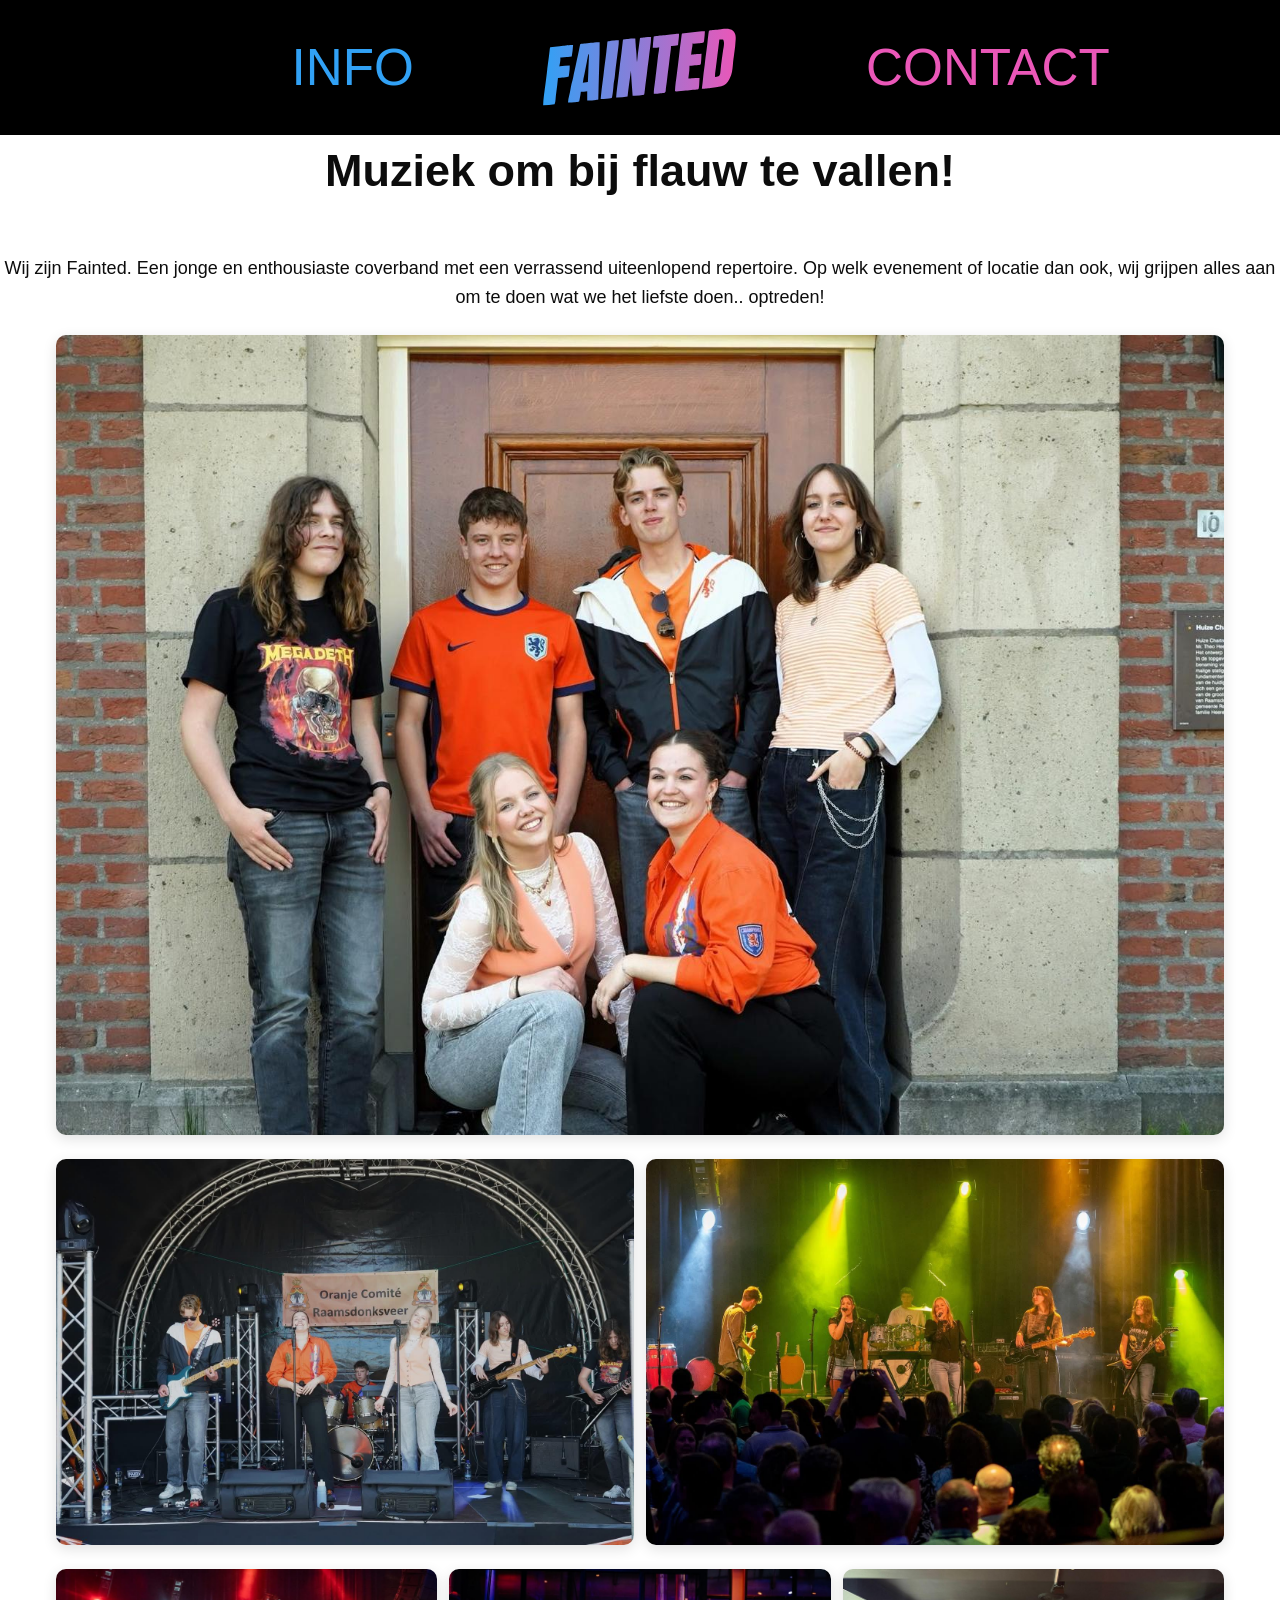
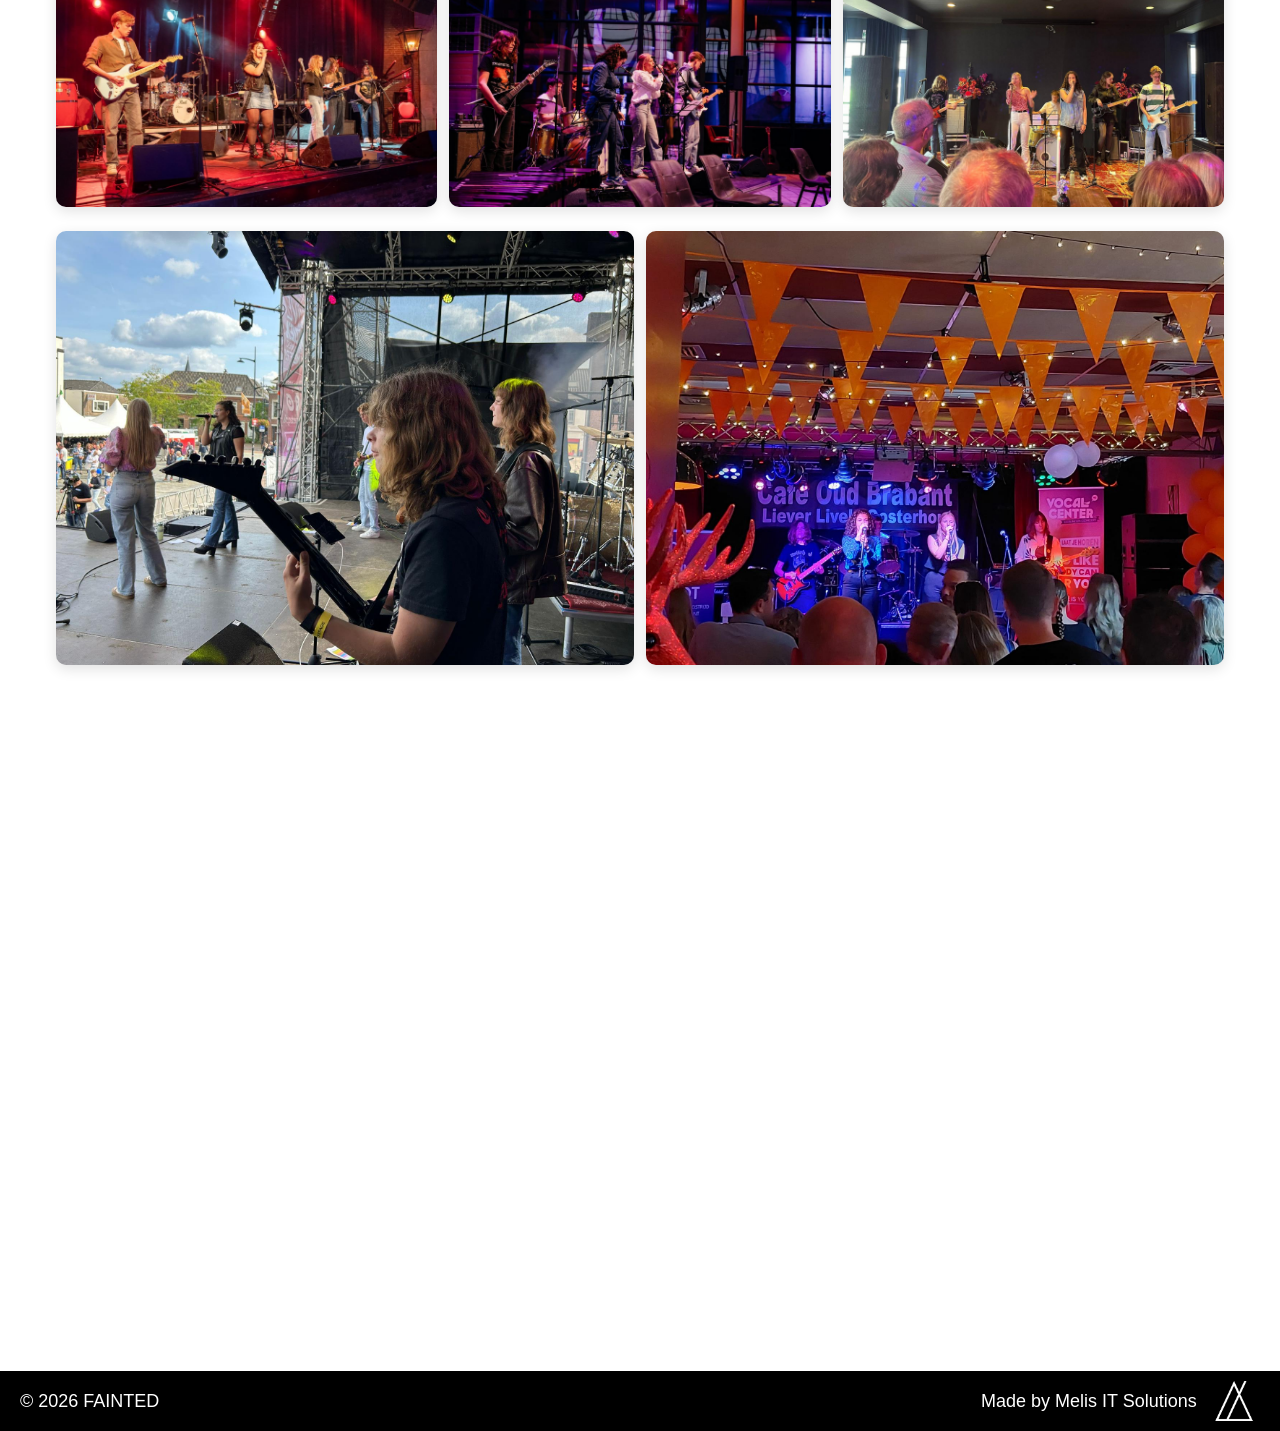
==== index.html @ ef71f19f "deploy: MelisITSolutions/Fainted_The_Band.nl@fd2bac0930ee126f4ca1947a4d2cbf07927d5653" ====
<!DOCTYPE html><!--NNK1YTZr8ZvJUxT_GU9vT--><html lang="en"><head><meta charSet="utf-8"/><meta name="viewport" content="width=device-width, initial-scale=1"/><link rel="preload" as="image" href="/fainted.jpeg"/><link rel="preload" as="image" href="/oranje.png"/><link rel="preload" as="image" href="/lieverlive.png"/><link rel="preload" as="image" href="/kovvernacht.png"/><link rel="preload" as="image" href="/centrale.png"/><link rel="preload" as="image" href="/tallentonstage.png"/><link rel="preload" as="image" href="/VeerseDag.png"/><link rel="preload" as="image" href="/OudBrabant.png"/><link rel="preload" as="image" href="/MITS.png"/><link rel="stylesheet" href="/_next/static/css/256bbf22271ee087.css" data-precedence="next"/><link rel="stylesheet" href="/_next/static/css/fb906f3a563230cc.css" data-precedence="next"/><link rel="preload" as="script" fetchPriority="low" href="/_next/static/chunks/webpack-39741ba07940923a.js"/><script src="/_next/static/chunks/4bd1b696-c023c6e3521b1417.js" async=""></script><script src="/_next/static/chunks/255-f9c534389f1b5ee3.js" async=""></script><script src="/_next/static/chunks/main-app-19426cfb38b076a8.js" async=""></script><script src="/_next/static/chunks/619-ba102abea3e3d0e4.js" async=""></script><script src="/_next/static/chunks/app/layout-e2e3c326b5cb4667.js" async=""></script><script src="/_next/static/chunks/app/not-found-de8f08358bef9e35.js" async=""></script><title>Fainted</title><meta name="description" content="We&#x27;ll rock till you faint!"/><link rel="icon" href="/favicon.ico" type="image/x-icon" sizes="32x32"/><script src="/_next/static/chunks/polyfills-42372ed130431b0a.js" noModule=""></script></head><body><div hidden=""><!--$--><!--/$--></div><nav class="HeaderBeforeLogin"><div class="left"><a href="/info/">info</a></div><a class="center" href="/"></a><div class="right"><a href="/contact/">contact</a></div></nav><main><div><main><h1>Muziek om bij flauw te vallen!</h1><br/><p>Wij zijn Fainted. Een jonge en enthousiaste coverband met een verrassend uiteenlopend repertoire. Op welk evenement of locatie dan ook, wij grijpen alles aan om te doen wat we het liefste doen.. optreden!</p><div class="collage collage-1"><img src="/fainted.jpeg"/></div><div class="collage collage-2"><img src="/oranje.png"/><img src="/lieverlive.png"/></div><div class="collage collage-3"><img src="/kovvernacht.png"/><img src="/centrale.png"/><img src="/tallentonstage.png"/></div><div class="collage collage-2"><img src="/VeerseDag.png"/><img src="/OudBrabant.png"/></div><br/><div class="collage collage-1"><iframe src="https://open.spotify.com/embed/playlist/4rbepS8ayrAFcYo7at1e5f" width="100%" height="500" style="max-width:600px;border:none;border-radius:12px;margin:24px auto" allow="encrypted-media"></iframe></div><br/><br/></main></div><!--$--><!--/$--></main><footer><p>© <!-- -->2026<!-- -->  FAINTED<br/></p><div class="footer-right"><p class="footer-credit"> Made by Melis IT Solutions</p><a href="https://melisitsolutions.com" target="_blank" rel="noopener noreferrer"><img src="/MITS.png" alt="Company Logo" class="footer-logo"/></a></div></footer><script src="/_next/static/chunks/webpack-39741ba07940923a.js" id="_R_" async=""></script><script>(self.__next_f=self.__next_f||[]).push([0])</script><script>self.__next_f.push([1,"1:\"$Sreact.fragment\"\n2:I[7999,[\"619\",\"static/chunks/619-ba102abea3e3d0e4.js\",\"177\",\"static/chunks/app/layout-e2e3c326b5cb4667.js\"],\"default\"]\n3:I[9766,[],\"\"]\n4:I[8924,[],\"\"]\n5:I[2619,[\"619\",\"static/chunks/619-ba102abea3e3d0e4.js\",\"345\",\"static/chunks/app/not-found-de8f08358bef9e35.js\"],\"\"]\n6:I[4431,[],\"OutletBoundary\"]\n8:I[5278,[],\"AsyncMetadataOutlet\"]\na:I[4431,[],\"ViewportBoundary\"]\nc:I[4431,[],\"MetadataBoundary\"]\nd:\"$Sreact.suspense\"\nf:I[7150,[],\"\"]\n:HL[\"/_next/static/css/256bbf22271ee087.css\",\"style\"]\n:HL[\"/_next/static/css/fb906f3a563230cc.css\",\"style\"]\n"])</script><script>self.__next_f.push([1,"0:{\"P\":null,\"b\":\"NNK1YTZr8ZvJUxT_GU9vT\",\"p\":\"\",\"c\":[\"\",\"\"],\"i\":false,\"f\":[[[\"\",{\"children\":[\"__PAGE__\",{}]},\"$undefined\",\"$undefined\",true],[\"\",[\"$\",\"$1\",\"c\",{\"children\":[[[\"$\",\"link\",\"0\",{\"rel\":\"stylesheet\",\"href\":\"/_next/static/css/256bbf22271ee087.css\",\"precedence\":\"next\",\"crossOrigin\":\"$undefined\",\"nonce\":\"$undefined\"}]],[\"$\",\"html\",null,{\"lang\":\"en\",\"children\":[\"$\",\"body\",null,{\"children\":[[\"$\",\"$L2\",null,{}],[\"$\",\"main\",null,{\"children\":[\"$\",\"$L3\",null,{\"parallelRouterKey\":\"children\",\"error\":\"$undefined\",\"errorStyles\":\"$undefined\",\"errorScripts\":\"$undefined\",\"template\":[\"$\",\"$L4\",null,{}],\"templateStyles\":\"$undefined\",\"templateScripts\":\"$undefined\",\"notFound\":[[\"$\",\"div\",null,{\"className\":\"error-page\",\"children\":[[\"$\",\"h1\",null,{\"children\":\"404\"}],[\"$\",\"h2\",null,{\"children\":\"Oeps, deze pagina bestaat niet.\"}],[\"$\",\"p\",null,{\"children\":\"Deze pagina is net als de saaie momenten van Fainted; hij bestaat niet.\"}],[\"$\",\"$L5\",null,{\"href\":\"/\",\"className\":\"btn\",\"children\":\"- Ga terug -\"}]]}],[]],\"forbidden\":\"$undefined\",\"unauthorized\":\"$undefined\"}]}],[\"$\",\"footer\",null,{\"children\":[[\"$\",\"p\",null,{\"children\":[\"© \",2026,\"  FAINTED\",[\"$\",\"br\",null,{}]]}],[\"$\",\"div\",null,{\"className\":\"footer-right\",\"children\":[[\"$\",\"p\",null,{\"className\":\"footer-credit\",\"children\":\" Made by Melis IT Solutions\"}],[\"$\",\"a\",null,{\"href\":\"https://melisitsolutions.com\",\"target\":\"_blank\",\"rel\":\"noopener noreferrer\",\"children\":[\"$\",\"img\",null,{\"src\":\"/MITS.png\",\"alt\":\"Company Logo\",\"className\":\"footer-logo\"}]}]]}]]}]]}]}]]}],{\"children\":[\"__PAGE__\",[\"$\",\"$1\",\"c\",{\"children\":[[\"$\",\"div\",null,{\"className\":\"$undefined\",\"children\":[\"$\",\"main\",null,{\"className\":\"$undefined\",\"children\":[[\"$\",\"h1\",null,{\"className\":\"$undefined\",\"children\":\"Muziek om bij flauw te vallen!\"}],[\"$\",\"br\",null,{}],[\"$\",\"p\",null,{\"children\":\"Wij zijn Fainted. Een jonge en enthousiaste coverband met een verrassend uiteenlopend repertoire. Op welk evenement of locatie dan ook, wij grijpen alles aan om te doen wat we het liefste doen.. optreden!\"}],[\"$\",\"div\",null,{\"className\":\"collage collage-1\",\"children\":[\"$\",\"img\",null,{\"src\":\"/fainted.jpeg\"}]}],[\"$\",\"div\",null,{\"className\":\"collage collage-2\",\"children\":[[\"$\",\"img\",null,{\"src\":\"/oranje.png\"}],[\"$\",\"img\",null,{\"src\":\"/lieverlive.png\"}]]}],[\"$\",\"div\",null,{\"className\":\"collage collage-3\",\"children\":[[\"$\",\"img\",null,{\"src\":\"/kovvernacht.png\"}],[\"$\",\"img\",null,{\"src\":\"/centrale.png\"}],[\"$\",\"img\",null,{\"src\":\"/tallentonstage.png\"}]]}],[\"$\",\"div\",null,{\"className\":\"collage collage-2\",\"children\":[[\"$\",\"img\",null,{\"src\":\"/VeerseDag.png\"}],[\"$\",\"img\",null,{\"src\":\"/OudBrabant.png\"}]]}],[\"$\",\"br\",null,{}],[\"$\",\"div\",null,{\"className\":\"collage collage-1\",\"children\":[\"$\",\"iframe\",null,{\"src\":\"https://open.spotify.com/embed/playlist/4rbepS8ayrAFcYo7at1e5f\",\"width\":\"100%\",\"height\":\"500\",\"style\":{\"maxWidth\":\"600px\",\"border\":\"none\",\"borderRadius\":\"12px\",\"margin\":\"24px auto\"},\"allow\":\"encrypted-media\"}]}],[\"$\",\"br\",null,{}],[\"$\",\"br\",null,{}]]}]}],[[\"$\",\"link\",\"0\",{\"rel\":\"stylesheet\",\"href\":\"/_next/static/css/fb906f3a563230cc.css\",\"precedence\":\"next\",\"crossOrigin\":\"$undefined\",\"nonce\":\"$undefined\"}]],[\"$\",\"$L6\",null,{\"children\":[\"$L7\",[\"$\",\"$L8\",null,{\"promise\":\"$@9\"}]]}]]}],{},null,false]},null,false],[\"$\",\"$1\",\"h\",{\"children\":[null,[[\"$\",\"$La\",null,{\"children\":\"$Lb\"}],null],[\"$\",\"$Lc\",null,{\"children\":[\"$\",\"div\",null,{\"hidden\":true,\"children\":[\"$\",\"$d\",null,{\"fallback\":null,\"children\":\"$Le\"}]}]}]]}],false]],\"m\":\"$undefined\",\"G\":[\"$f\",[]],\"s\":false,\"S\":true}\n"])</script><script>self.__next_f.push([1,"b:[[\"$\",\"meta\",\"0\",{\"charSet\":\"utf-8\"}],[\"$\",\"meta\",\"1\",{\"name\":\"viewport\",\"content\":\"width=device-width, initial-scale=1\"}]]\n7:null\n"])</script><script>self.__next_f.push([1,"10:I[622,[],\"IconMark\"]\n9:{\"metadata\":[[\"$\",\"title\",\"0\",{\"children\":\"Fainted\"}],[\"$\",\"meta\",\"1\",{\"name\":\"description\",\"content\":\"We'll rock till you faint!\"}],[\"$\",\"link\",\"2\",{\"rel\":\"icon\",\"href\":\"/favicon.ico\",\"type\":\"image/x-icon\",\"sizes\":\"32x32\"}],[\"$\",\"$L10\",\"3\",{}]],\"error\":null,\"digest\":\"$undefined\"}\n"])</script><script>self.__next_f.push([1,"e:\"$9:metadata\"\n"])</script></body></html>
---- _next/static/css/256bbf22271ee087.css ----
body,html{padding:0;margin:0;height:100%;display:flex;flex-direction:column;font-family:-apple-system,BlinkMacSystemFont,Segoe UI,Roboto,Oxygen,Ubuntu,Cantarell,Fira Sans,Droid Sans,Helvetica Neue,sans-serif;line-height:1.6;font-size:18px;color:#0C0C0C;text-align:center}main{flex:1 1}footer{display:flex;justify-content:space-between;align-items:center;padding:10px 20px;background:black;margin-top:auto}footer p{font-size:1rem;color:white;margin:0}.footer-right{display:flex;align-items:center;gap:10px}.footer-credit{color:white;font-size:1rem;margin:0}.footer-logo{height:40px;object-fit:contain;transition:all .3s ease}.footer-logo:hover{content:url(/MITS_Fainted.png)}a{color:#5D3CC7;text-decoration:none;text-align:center}a:hover{text-decoration:underline;color:#EA57B8}img{max-width:100%;display:block}.container{padding:20px;max-width:800px;margin:0 auto}h1{font-size:2.5rem;color:#0C0C0C}h1,h2{text-align:center}h2{font-size:2rem;color:#5D3CC7}p{font-size:1rem;color:#0C0C0C;margin:1rem 0;text-align:center}*{padding:0;margin:0;box-sizing:border-box}.HeaderBeforeLogin{position:relative;width:100%;height:15vh;background-color:black;display:flex;min-width:100%;max-width:100%;align-items:center}.HeaderBeforeLogin .left{justify-content:right;text-align:left}.HeaderBeforeLogin .left,.HeaderBeforeLogin .right{display:flex;align-items:center;height:100%;width:calc(100%/3)}.HeaderBeforeLogin .right{text-align:right}.HeaderBeforeLogin .center{height:15vw;background-image:url(/_next/static/media/Fainted_color.bb77c183.svg);background-size:contain;background-repeat:no-repeat;background-position:50%;display:flex;width:calc(100%/3);justify-content:center;padding-right:0}.HeaderBeforeLogin .center:hover{background-image:url(/_next/static/media/Fainted_white.f99bf925.svg)}.HeaderBeforeLogin a{text-decoration:none;text-transform:uppercase;transition:all .2s ease-in;font-size:4vw;color:white;display:flex;align-items:center;justify-content:center;height:60%;padding:0 1vw;color:#EA57B8}.HeaderBeforeLogin .left a{color:#31a1f5}.HeaderBeforeLogin a:hover{color:white}
---- _next/static/css/fb906f3a563230cc.css ----
.collage{display:grid;grid-gap:12px;gap:12px;margin:24px auto;padding-inline:16px;max-width:1200px}.collage-1{grid-template-columns:1fr}.collage-2{grid-template-columns:repeat(2,1fr)}.collage-3{grid-template-columns:repeat(3,1fr)}.collage img{width:100%;max-height:800px;display:block;border-radius:10px;object-fit:cover;object-position:top;box-shadow:0 4px 14px rgba(0,0,0,.12);transition:transform .3s ease,box-shadow .3s ease}@media (max-width:768px){.collage-3{grid-template-columns:repeat(2,1fr)}}@media (max-width:480px){.collage-2,.collage-3{grid-template-columns:1fr}}.page{--gray-rgb:0,0,0;--gray-alpha-200:rgba(var(--gray-rgb),0.08);--gray-alpha-100:rgba(var(--gray-rgb),0.05);--button-primary-hover:#383838;--button-secondary-hover:#f2f2f2;display:grid;grid-template-rows:20px 1fr 20px;align-items:center;justify-items:center;min-height:100svh;padding:80px;grid-gap:64px;gap:64px;font-family:var(--font-geist-sans)}@media (prefers-color-scheme:dark){.page{--gray-rgb:255,255,255;--gray-alpha-200:rgba(var(--gray-rgb),0.145);--gray-alpha-100:rgba(var(--gray-rgb),0.06);--button-primary-hover:#ccc;--button-secondary-hover:#1a1a1a}}.main{display:flex;flex-direction:column;gap:32px;grid-row-start:2}.main ol{font-family:var(--font-geist-mono);padding-left:0;margin:0;font-size:14px;line-height:24px;letter-spacing:-.01em;list-style-position:inside}.main li:not(:last-of-type){margin-bottom:8px}.main code{font-family:inherit;background:var(--gray-alpha-100);padding:2px 4px;border-radius:4px;font-weight:600}.ctas{display:flex;gap:16px}.ctas a{-webkit-appearance:none;-moz-appearance:none;appearance:none;border-radius:128px;height:48px;padding:0 20px;border:1px solid transparent;transition:background .2s,color .2s,border-color .2s;cursor:pointer;display:flex;align-items:center;justify-content:center;font-size:16px;line-height:20px;font-weight:500}a.primary{background:var(--foreground);color:var(--background);gap:8px}a.secondary{border-color:var(--gray-alpha-200);min-width:158px}.footer{grid-row-start:3;display:flex;gap:24px}.footer a{display:flex;align-items:center;gap:8px}.footer img{flex-shrink:0}@media (hover:hover) and (pointer:fine){a.primary:hover{background:var(--button-primary-hover);border-color:transparent}a.secondary:hover{background:var(--button-secondary-hover);border-color:transparent}.footer a:hover{text-decoration:underline;text-underline-offset:4px}}@media (max-width:600px){.page{padding:32px 32px 80px}.main{align-items:center}.main ol{text-align:center}.ctas{flex-direction:column}.ctas a{font-size:14px;height:40px;padding:0 16px}a.secondary{min-width:auto}.footer{flex-wrap:wrap;align-items:center;justify-content:center}}@media (prefers-color-scheme:dark){.logo{filter:invert()}}
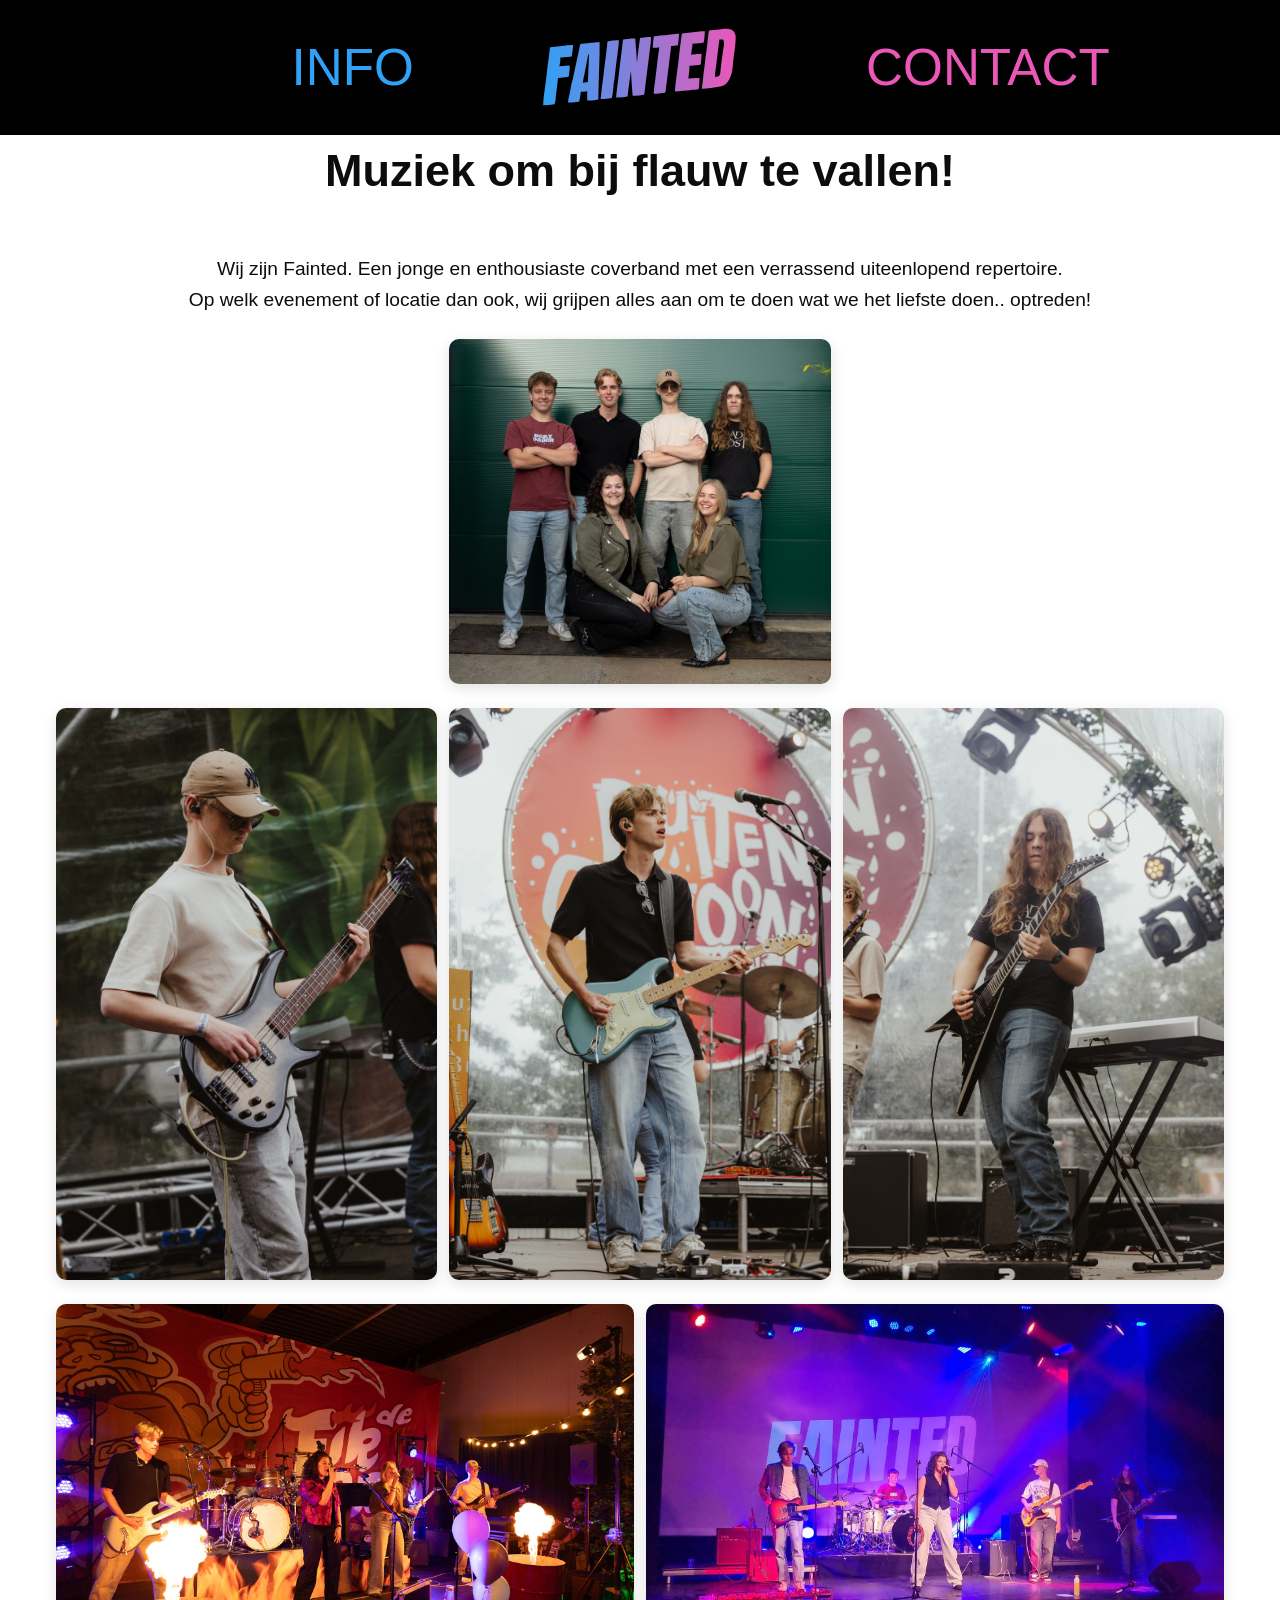
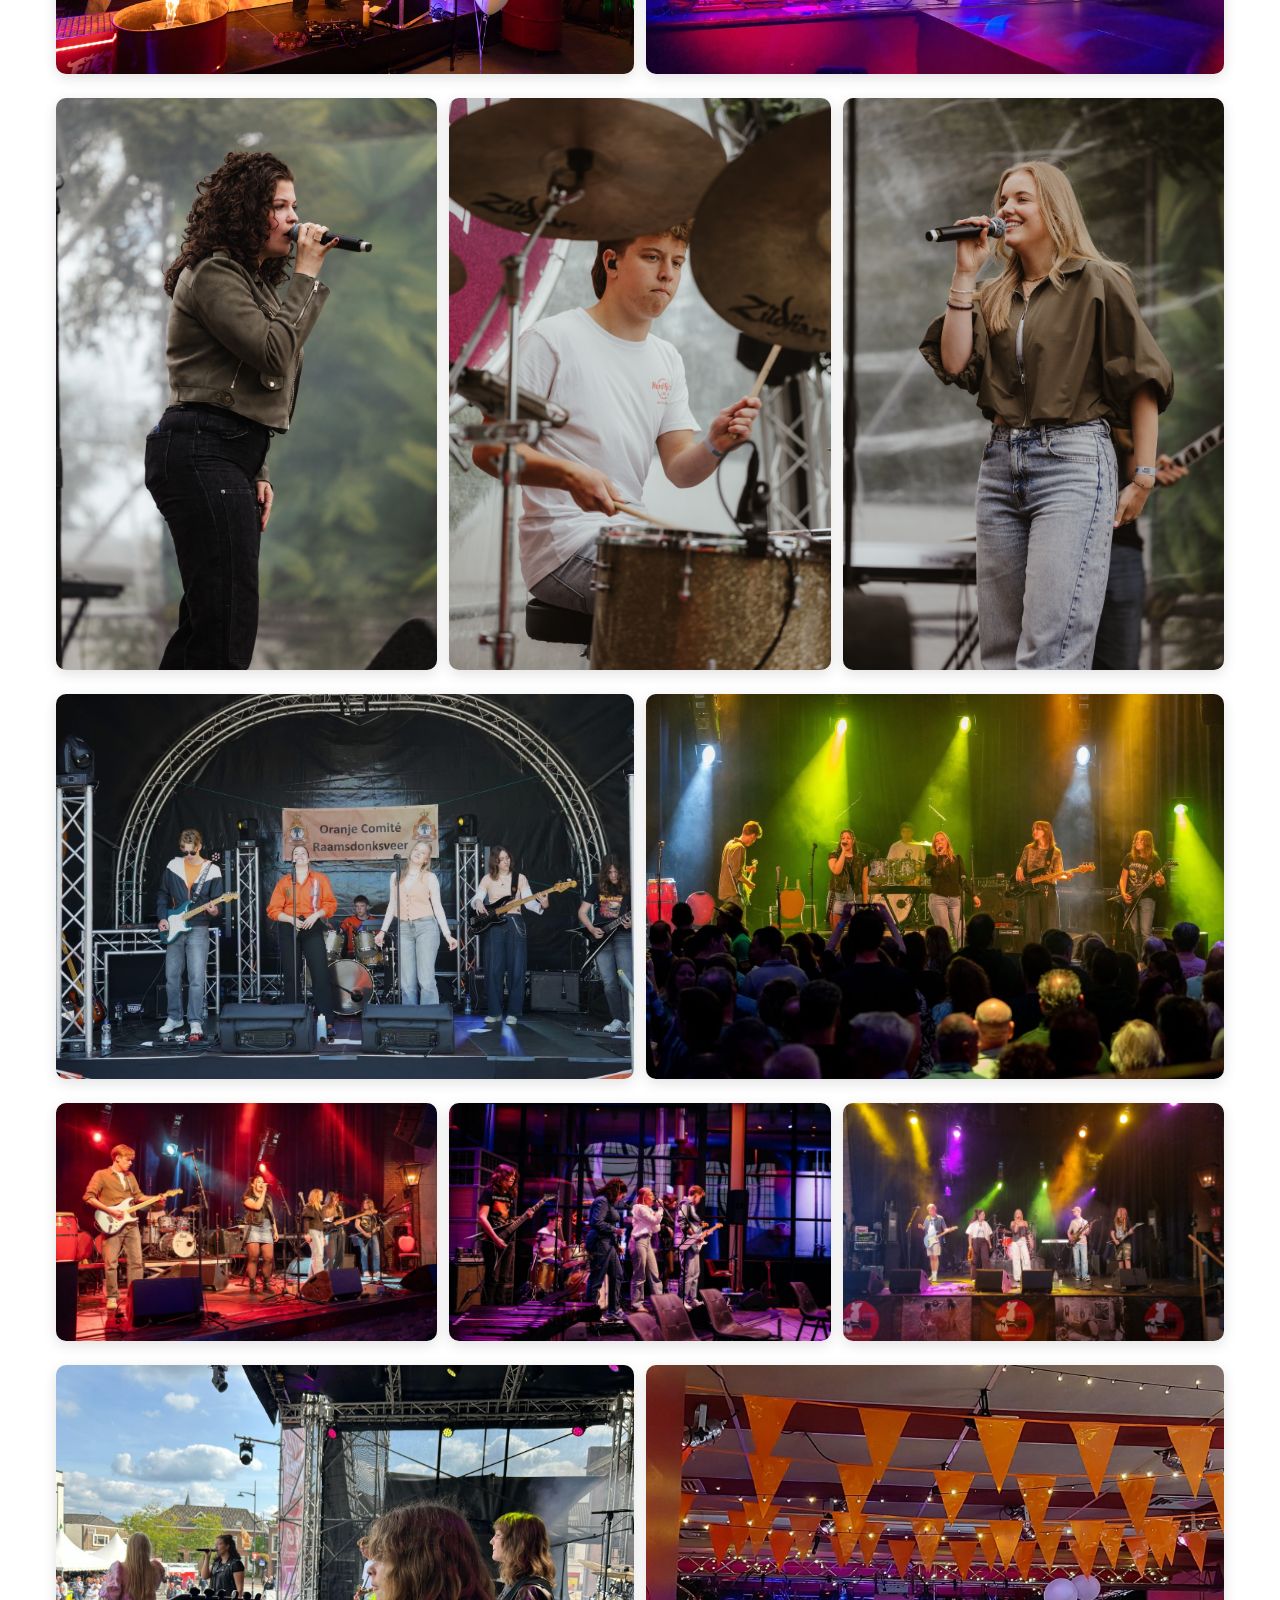
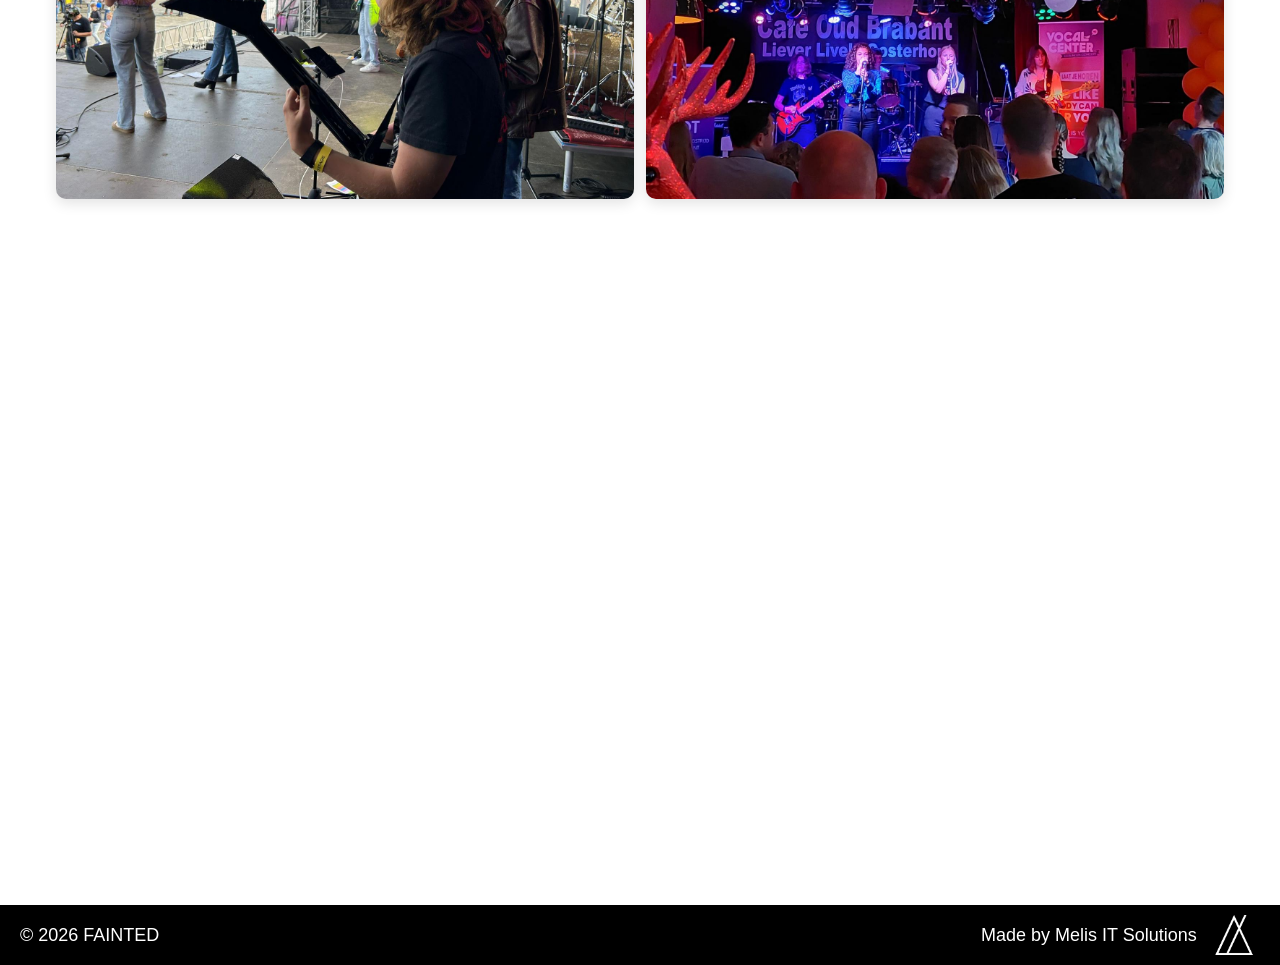
==== commit f349b1c7: "deploy: MelisITSolutions/Fainted_The_Band.nl@d8171b9083c2f15ce98f6d5932198d331ae85b02" ====
--- a/index.html
+++ b/index.html
@@ -1 +1 @@
-<!DOCTYPE html><!--NNK1YTZr8ZvJUxT_GU9vT--><html lang="en"><head><meta charSet="utf-8"/><meta name="viewport" content="width=device-width, initial-scale=1"/><link rel="preload" as="image" href="/fainted.jpeg"/><link rel="preload" as="image" href="/oranje.png"/><link rel="preload" as="image" href="/lieverlive.png"/><link rel="preload" as="image" href="/kovvernacht.png"/><link rel="preload" as="image" href="/centrale.png"/><link rel="preload" as="image" href="/tallentonstage.png"/><link rel="preload" as="image" href="/VeerseDag.png"/><link rel="preload" as="image" href="/OudBrabant.png"/><link rel="preload" as="image" href="/MITS.png"/><link rel="stylesheet" href="/_next/static/css/256bbf22271ee087.css" data-precedence="next"/><link rel="stylesheet" href="/_next/static/css/fb906f3a563230cc.css" data-precedence="next"/><link rel="preload" as="script" fetchPriority="low" href="/_next/static/chunks/webpack-39741ba07940923a.js"/><script src="/_next/static/chunks/4bd1b696-c023c6e3521b1417.js" async=""></script><script src="/_next/static/chunks/255-f9c534389f1b5ee3.js" async=""></script><script src="/_next/static/chunks/main-app-19426cfb38b076a8.js" async=""></script><script src="/_next/static/chunks/619-ba102abea3e3d0e4.js" async=""></script><script src="/_next/static/chunks/app/layout-e2e3c326b5cb4667.js" async=""></script><script src="/_next/static/chunks/app/not-found-de8f08358bef9e35.js" async=""></script><title>Fainted</title><meta name="description" content="We&#x27;ll rock till you faint!"/><link rel="icon" href="/favicon.ico" type="image/x-icon" sizes="32x32"/><script src="/_next/static/chunks/polyfills-42372ed130431b0a.js" noModule=""></script></head><body><div hidden=""><!--$--><!--/$--></div><nav class="HeaderBeforeLogin"><div class="left"><a href="/info/">info</a></div><a class="center" href="/"></a><div class="right"><a href="/contact/">contact</a></div></nav><main><div><main><h1>Muziek om bij flauw te vallen!</h1><br/><p>Wij zijn Fainted. Een jonge en enthousiaste coverband met een verrassend uiteenlopend repertoire. Op welk evenement of locatie dan ook, wij grijpen alles aan om te doen wat we het liefste doen.. optreden!</p><div class="collage collage-1"><img src="/fainted.jpeg"/></div><div class="collage collage-2"><img src="/oranje.png"/><img src="/lieverlive.png"/></div><div class="collage collage-3"><img src="/kovvernacht.png"/><img src="/centrale.png"/><img src="/tallentonstage.png"/></div><div class="collage collage-2"><img src="/VeerseDag.png"/><img src="/OudBrabant.png"/></div><br/><div class="collage collage-1"><iframe src="https://open.spotify.com/embed/playlist/4rbepS8ayrAFcYo7at1e5f" width="100%" height="500" style="max-width:600px;border:none;border-radius:12px;margin:24px auto" allow="encrypted-media"></iframe></div><br/><br/></main></div><!--$--><!--/$--></main><footer><p>© <!-- -->2026<!-- -->  FAINTED<br/></p><div class="footer-right"><p class="footer-credit"> Made by Melis IT Solutions</p><a href="https://melisitsolutions.com" target="_blank" rel="noopener noreferrer"><img src="/MITS.png" alt="Company Logo" class="footer-logo"/></a></div></footer><script src="/_next/static/chunks/webpack-39741ba07940923a.js" id="_R_" async=""></script><script>(self.__next_f=self.__next_f||[]).push([0])</script><script>self.__next_f.push([1,"1:\"$Sreact.fragment\"\n2:I[7999,[\"619\",\"static/chunks/619-ba102abea3e3d0e4.js\",\"177\",\"static/chunks/app/layout-e2e3c326b5cb4667.js\"],\"default\"]\n3:I[9766,[],\"\"]\n4:I[8924,[],\"\"]\n5:I[2619,[\"619\",\"static/chunks/619-ba102abea3e3d0e4.js\",\"345\",\"static/chunks/app/not-found-de8f08358bef9e35.js\"],\"\"]\n6:I[4431,[],\"OutletBoundary\"]\n8:I[5278,[],\"AsyncMetadataOutlet\"]\na:I[4431,[],\"ViewportBoundary\"]\nc:I[4431,[],\"MetadataBoundary\"]\nd:\"$Sreact.suspense\"\nf:I[7150,[],\"\"]\n:HL[\"/_next/static/css/256bbf22271ee087.css\",\"style\"]\n:HL[\"/_next/static/css/fb906f3a563230cc.css\",\"style\"]\n"])</script><script>self.__next_f.push([1,"0:{\"P\":null,\"b\":\"NNK1YTZr8ZvJUxT_GU9vT\",\"p\":\"\",\"c\":[\"\",\"\"],\"i\":false,\"f\":[[[\"\",{\"children\":[\"__PAGE__\",{}]},\"$undefined\",\"$undefined\",true],[\"\",[\"$\",\"$1\",\"c\",{\"children\":[[[\"$\",\"link\",\"0\",{\"rel\":\"stylesheet\",\"href\":\"/_next/static/css/256bbf22271ee087.css\",\"precedence\":\"next\",\"crossOrigin\":\"$undefined\",\"nonce\":\"$undefined\"}]],[\"$\",\"html\",null,{\"lang\":\"en\",\"children\":[\"$\",\"body\",null,{\"children\":[[\"$\",\"$L2\",null,{}],[\"$\",\"main\",null,{\"children\":[\"$\",\"$L3\",null,{\"parallelRouterKey\":\"children\",\"error\":\"$undefined\",\"errorStyles\":\"$undefined\",\"errorScripts\":\"$undefined\",\"template\":[\"$\",\"$L4\",null,{}],\"templateStyles\":\"$undefined\",\"templateScripts\":\"$undefined\",\"notFound\":[[\"$\",\"div\",null,{\"className\":\"error-page\",\"children\":[[\"$\",\"h1\",null,{\"children\":\"404\"}],[\"$\",\"h2\",null,{\"children\":\"Oeps, deze pagina bestaat niet.\"}],[\"$\",\"p\",null,{\"children\":\"Deze pagina is net als de saaie momenten van Fainted; hij bestaat niet.\"}],[\"$\",\"$L5\",null,{\"href\":\"/\",\"className\":\"btn\",\"children\":\"- Ga terug -\"}]]}],[]],\"forbidden\":\"$undefined\",\"unauthorized\":\"$undefined\"}]}],[\"$\",\"footer\",null,{\"children\":[[\"$\",\"p\",null,{\"children\":[\"© \",2026,\"  FAINTED\",[\"$\",\"br\",null,{}]]}],[\"$\",\"div\",null,{\"className\":\"footer-right\",\"children\":[[\"$\",\"p\",null,{\"className\":\"footer-credit\",\"children\":\" Made by Melis IT Solutions\"}],[\"$\",\"a\",null,{\"href\":\"https://melisitsolutions.com\",\"target\":\"_blank\",\"rel\":\"noopener noreferrer\",\"children\":[\"$\",\"img\",null,{\"src\":\"/MITS.png\",\"alt\":\"Company Logo\",\"className\":\"footer-logo\"}]}]]}]]}]]}]}]]}],{\"children\":[\"__PAGE__\",[\"$\",\"$1\",\"c\",{\"children\":[[\"$\",\"div\",null,{\"className\":\"$undefined\",\"children\":[\"$\",\"main\",null,{\"className\":\"$undefined\",\"children\":[[\"$\",\"h1\",null,{\"className\":\"$undefined\",\"children\":\"Muziek om bij flauw te vallen!\"}],[\"$\",\"br\",null,{}],[\"$\",\"p\",null,{\"children\":\"Wij zijn Fainted. Een jonge en enthousiaste coverband met een verrassend uiteenlopend repertoire. Op welk evenement of locatie dan ook, wij grijpen alles aan om te doen wat we het liefste doen.. optreden!\"}],[\"$\",\"div\",null,{\"className\":\"collage collage-1\",\"children\":[\"$\",\"img\",null,{\"src\":\"/fainted.jpeg\"}]}],[\"$\",\"div\",null,{\"className\":\"collage collage-2\",\"children\":[[\"$\",\"img\",null,{\"src\":\"/oranje.png\"}],[\"$\",\"img\",null,{\"src\":\"/lieverlive.png\"}]]}],[\"$\",\"div\",null,{\"className\":\"collage collage-3\",\"children\":[[\"$\",\"img\",null,{\"src\":\"/kovvernacht.png\"}],[\"$\",\"img\",null,{\"src\":\"/centrale.png\"}],[\"$\",\"img\",null,{\"src\":\"/tallentonstage.png\"}]]}],[\"$\",\"div\",null,{\"className\":\"collage collage-2\",\"children\":[[\"$\",\"img\",null,{\"src\":\"/VeerseDag.png\"}],[\"$\",\"img\",null,{\"src\":\"/OudBrabant.png\"}]]}],[\"$\",\"br\",null,{}],[\"$\",\"div\",null,{\"className\":\"collage collage-1\",\"children\":[\"$\",\"iframe\",null,{\"src\":\"https://open.spotify.com/embed/playlist/4rbepS8ayrAFcYo7at1e5f\",\"width\":\"100%\",\"height\":\"500\",\"style\":{\"maxWidth\":\"600px\",\"border\":\"none\",\"borderRadius\":\"12px\",\"margin\":\"24px auto\"},\"allow\":\"encrypted-media\"}]}],[\"$\",\"br\",null,{}],[\"$\",\"br\",null,{}]]}]}],[[\"$\",\"link\",\"0\",{\"rel\":\"stylesheet\",\"href\":\"/_next/static/css/fb906f3a563230cc.css\",\"precedence\":\"next\",\"crossOrigin\":\"$undefined\",\"nonce\":\"$undefined\"}]],[\"$\",\"$L6\",null,{\"children\":[\"$L7\",[\"$\",\"$L8\",null,{\"promise\":\"$@9\"}]]}]]}],{},null,false]},null,false],[\"$\",\"$1\",\"h\",{\"children\":[null,[[\"$\",\"$La\",null,{\"children\":\"$Lb\"}],null],[\"$\",\"$Lc\",null,{\"children\":[\"$\",\"div\",null,{\"hidden\":true,\"children\":[\"$\",\"$d\",null,{\"fallback\":null,\"children\":\"$Le\"}]}]}]]}],false]],\"m\":\"$undefined\",\"G\":[\"$f\",[]],\"s\":false,\"S\":true}\n"])</script><script>self.__next_f.push([1,"b:[[\"$\",\"meta\",\"0\",{\"charSet\":\"utf-8\"}],[\"$\",\"meta\",\"1\",{\"name\":\"viewport\",\"content\":\"width=device-width, initial-scale=1\"}]]\n7:null\n"])</script><script>self.__next_f.push([1,"10:I[622,[],\"IconMark\"]\n9:{\"metadata\":[[\"$\",\"title\",\"0\",{\"children\":\"Fainted\"}],[\"$\",\"meta\",\"1\",{\"name\":\"description\",\"content\":\"We'll rock till you faint!\"}],[\"$\",\"link\",\"2\",{\"rel\":\"icon\",\"href\":\"/favicon.ico\",\"type\":\"image/x-icon\",\"sizes\":\"32x32\"}],[\"$\",\"$L10\",\"3\",{}]],\"error\":null,\"digest\":\"$undefined\"}\n"])</script><script>self.__next_f.push([1,"e:\"$9:metadata\"\n"])</script></body></html>+<!DOCTYPE html><!--qE9rUBER_INWySrGnmtDm--><html lang="en"><head><meta charSet="utf-8"/><meta name="viewport" content="width=device-width, initial-scale=1"/><link rel="preload" as="image" href="/faintedcompleet.jpeg"/><link rel="preload" as="image" href="/Colin.jpeg"/><link rel="preload" as="image" href="/Teun.jpeg"/><link rel="preload" as="image" href="/Klaas.jpeg"/><link rel="preload" as="image" href="/defik.jpeg"/><link rel="preload" as="image" href="/waspik.jpeg"/><link rel="preload" as="image" href="/Lianne.png"/><link rel="preload" as="image" href="/Siem.jpeg"/><link rel="preload" as="image" href="/Lotte.jpeg"/><link rel="preload" as="image" href="/oranje.png"/><link rel="stylesheet" href="/_next/static/css/9dbb9b62edb01f58.css" data-precedence="next"/><link rel="stylesheet" href="/_next/static/css/fb906f3a563230cc.css" data-precedence="next"/><link rel="preload" as="script" fetchPriority="low" href="/_next/static/chunks/webpack-39741ba07940923a.js"/><script src="/_next/static/chunks/4bd1b696-c023c6e3521b1417.js" async=""></script><script src="/_next/static/chunks/255-f9c534389f1b5ee3.js" async=""></script><script src="/_next/static/chunks/main-app-19426cfb38b076a8.js" async=""></script><script src="/_next/static/chunks/619-ba102abea3e3d0e4.js" async=""></script><script src="/_next/static/chunks/app/layout-e2e3c326b5cb4667.js" async=""></script><script src="/_next/static/chunks/app/not-found-de8f08358bef9e35.js" async=""></script><link rel="preload" as="image" href="/lieverlive.png"/><link rel="preload" as="image" href="/kovvernacht.png"/><link rel="preload" as="image" href="/centrale.png"/><link rel="preload" as="image" href="/fort.jpeg"/><link rel="preload" as="image" href="/VeerseDag.png"/><link rel="preload" as="image" href="/OudBrabant.png"/><link rel="preload" as="image" href="/MITS.png"/><title>Fainted</title><meta name="description" content="We&#x27;ll rock till you faint!"/><link rel="icon" href="/favicon.ico" type="image/x-icon" sizes="32x32"/><script src="/_next/static/chunks/polyfills-42372ed130431b0a.js" noModule=""></script></head><body><div hidden=""><!--$--><!--/$--></div><nav class="HeaderBeforeLogin"><div class="left"><a href="/info/">info</a></div><a class="center" href="/"></a><div class="right"><a href="/contact/">contact</a></div></nav><main><div><main><h1>Muziek om bij flauw te vallen!</h1><br/><p>Wij zijn Fainted. Een jonge en enthousiaste coverband met een verrassend uiteenlopend repertoire. <br/> Op welk evenement of locatie dan ook, wij grijpen alles aan om te doen wat we het liefste doen.. optreden!</p><div class="collage collage-3"><div></div><img src="/faintedcompleet.jpeg" alt="Fainted"/><div></div></div><div class="collage collage-3"><img src="/Colin.jpeg"/><img src="/Teun.jpeg"/><img src="/Klaas.jpeg"/></div><div class="collage collage-2"><img src="/defik.jpeg"/><img src="/waspik.jpeg"/></div><div class="collage collage-3"><img src="/Lianne.png"/><img src="/Siem.jpeg"/><img src="/Lotte.jpeg"/></div><div class="collage collage-2"><img src="/oranje.png"/><img src="/lieverlive.png"/></div><div class="collage collage-3"><img src="/kovvernacht.png"/><img src="/centrale.png"/><img src="/fort.jpeg"/></div><div class="collage collage-2"><img src="/VeerseDag.png"/><img src="/OudBrabant.png"/></div><br/><div class="collage collage-1"><iframe src="https://open.spotify.com/embed/playlist/4rbepS8ayrAFcYo7at1e5f" width="100%" height="500" style="max-width:600px;border:none;border-radius:12px;margin:24px auto" allow="encrypted-media"></iframe></div><br/><br/></main></div><!--$--><!--/$--></main><footer><p>© <!-- -->2026<!-- -->  FAINTED<br/></p><div class="footer-right"><p class="footer-credit"> Made by Melis IT Solutions</p><a href="https://melisitsolutions.com" target="_blank" rel="noopener noreferrer"><img src="/MITS.png" alt="Company Logo" class="footer-logo"/></a></div></footer><script src="/_next/static/chunks/webpack-39741ba07940923a.js" id="_R_" async=""></script><script>(self.__next_f=self.__next_f||[]).push([0])</script><script>self.__next_f.push([1,"1:\"$Sreact.fragment\"\n2:I[7999,[\"619\",\"static/chunks/619-ba102abea3e3d0e4.js\",\"177\",\"static/chunks/app/layout-e2e3c326b5cb4667.js\"],\"default\"]\n3:I[9766,[],\"\"]\n4:I[8924,[],\"\"]\n5:I[2619,[\"619\",\"static/chunks/619-ba102abea3e3d0e4.js\",\"345\",\"static/chunks/app/not-found-de8f08358bef9e35.js\"],\"\"]\n6:I[4431,[],\"OutletBoundary\"]\n8:I[5278,[],\"AsyncMetadataOutlet\"]\na:I[4431,[],\"ViewportBoundary\"]\nc:I[4431,[],\"MetadataBoundary\"]\nd:\"$Sreact.suspense\"\nf:I[7150,[],\"\"]\n:HL[\"/_next/static/css/9dbb9b62edb01f58.css\",\"style\"]\n:HL[\"/_next/static/css/fb906f3a563230cc.css\",\"style\"]\n"])</script><script>self.__next_f.push([1,"0:{\"P\":null,\"b\":\"qE9rUBER-INWySrGnmtDm\",\"p\":\"\",\"c\":[\"\",\"\"],\"i\":false,\"f\":[[[\"\",{\"children\":[\"__PAGE__\",{}]},\"$undefined\",\"$undefined\",true],[\"\",[\"$\",\"$1\",\"c\",{\"children\":[[[\"$\",\"link\",\"0\",{\"rel\":\"stylesheet\",\"href\":\"/_next/static/css/9dbb9b62edb01f58.css\",\"precedence\":\"next\",\"crossOrigin\":\"$undefined\",\"nonce\":\"$undefined\"}]],[\"$\",\"html\",null,{\"lang\":\"en\",\"children\":[\"$\",\"body\",null,{\"children\":[[\"$\",\"$L2\",null,{}],[\"$\",\"main\",null,{\"children\":[\"$\",\"$L3\",null,{\"parallelRouterKey\":\"children\",\"error\":\"$undefined\",\"errorStyles\":\"$undefined\",\"errorScripts\":\"$undefined\",\"template\":[\"$\",\"$L4\",null,{}],\"templateStyles\":\"$undefined\",\"templateScripts\":\"$undefined\",\"notFound\":[[\"$\",\"div\",null,{\"className\":\"error-page\",\"children\":[[\"$\",\"h1\",null,{\"children\":\"404\"}],[\"$\",\"h2\",null,{\"children\":\"Oeps, deze pagina bestaat niet.\"}],[\"$\",\"p\",null,{\"children\":\"Deze pagina is net als de saaie momenten van Fainted; hij bestaat niet.\"}],[\"$\",\"$L5\",null,{\"href\":\"/\",\"className\":\"btn\",\"children\":\"- Ga terug -\"}]]}],[]],\"forbidden\":\"$undefined\",\"unauthorized\":\"$undefined\"}]}],[\"$\",\"footer\",null,{\"children\":[[\"$\",\"p\",null,{\"children\":[\"© \",2026,\"  FAINTED\",[\"$\",\"br\",null,{}]]}],[\"$\",\"div\",null,{\"className\":\"footer-right\",\"children\":[[\"$\",\"p\",null,{\"className\":\"footer-credit\",\"children\":\" Made by Melis IT Solutions\"}],[\"$\",\"a\",null,{\"href\":\"https://melisitsolutions.com\",\"target\":\"_blank\",\"rel\":\"noopener noreferrer\",\"children\":[\"$\",\"img\",null,{\"src\":\"/MITS.png\",\"alt\":\"Company Logo\",\"className\":\"footer-logo\"}]}]]}]]}]]}]}]]}],{\"children\":[\"__PAGE__\",[\"$\",\"$1\",\"c\",{\"children\":[[\"$\",\"div\",null,{\"className\":\"$undefined\",\"children\":[\"$\",\"main\",null,{\"className\":\"$undefined\",\"children\":[[\"$\",\"h1\",null,{\"className\":\"$undefined\",\"children\":\"Muziek om bij flauw te vallen!\"}],[\"$\",\"br\",null,{}],[\"$\",\"p\",null,{\"children\":[\"Wij zijn Fainted. Een jonge en enthousiaste coverband met een verrassend uiteenlopend repertoire. \",[\"$\",\"br\",null,{}],\" Op welk evenement of locatie dan ook, wij grijpen alles aan om te doen wat we het liefste doen.. optreden!\"]}],[\"$\",\"div\",null,{\"className\":\"collage collage-3\",\"children\":[[\"$\",\"div\",null,{}],[\"$\",\"img\",null,{\"src\":\"/faintedcompleet.jpeg\",\"alt\":\"Fainted\"}],[\"$\",\"div\",null,{}]]}],[\"$\",\"div\",null,{\"className\":\"collage collage-3\",\"children\":[[\"$\",\"img\",null,{\"src\":\"/Colin.jpeg\"}],[\"$\",\"img\",null,{\"src\":\"/Teun.jpeg\"}],[\"$\",\"img\",null,{\"src\":\"/Klaas.jpeg\"}]]}],[\"$\",\"div\",null,{\"className\":\"collage collage-2\",\"children\":[[\"$\",\"img\",null,{\"src\":\"/defik.jpeg\"}],[\"$\",\"img\",null,{\"src\":\"/waspik.jpeg\"}]]}],[\"$\",\"div\",null,{\"className\":\"collage collage-3\",\"children\":[[\"$\",\"img\",null,{\"src\":\"/Lianne.png\"}],[\"$\",\"img\",null,{\"src\":\"/Siem.jpeg\"}],[\"$\",\"img\",null,{\"src\":\"/Lotte.jpeg\"}]]}],[\"$\",\"div\",null,{\"className\":\"collage collage-2\",\"children\":[[\"$\",\"img\",null,{\"src\":\"/oranje.png\"}],[\"$\",\"img\",null,{\"src\":\"/lieverlive.png\"}]]}],[\"$\",\"div\",null,{\"className\":\"collage collage-3\",\"children\":[[\"$\",\"img\",null,{\"src\":\"/kovvernacht.png\"}],[\"$\",\"img\",null,{\"src\":\"/centrale.png\"}],[\"$\",\"img\",null,{\"src\":\"/fort.jpeg\"}]]}],[\"$\",\"div\",null,{\"className\":\"collage collage-2\",\"children\":[[\"$\",\"img\",null,{\"src\":\"/VeerseDag.png\"}],[\"$\",\"img\",null,{\"src\":\"/OudBrabant.png\"}]]}],[\"$\",\"br\",null,{}],[\"$\",\"div\",null,{\"className\":\"collage collage-1\",\"children\":[\"$\",\"iframe\",null,{\"src\":\"https://open.spotify.com/embed/playlist/4rbepS8ayrAFcYo7at1e5f\",\"width\":\"100%\",\"height\":\"500\",\"style\":{\"maxWidth\":\"600px\",\"border\":\"none\",\"borderRadius\":\"12px\",\"margin\":\"24px auto\"},\"allow\":\"encrypted-media\"}]}],[\"$\",\"br\",null,{}],[\"$\",\"br\",null,{}]]}]}],[[\"$\",\"link\",\"0\",{\"rel\":\"stylesheet\",\"href\":\"/_next/static/css/fb906f3a563230cc.css\",\"precedence\":\"next\",\"crossOrigin\":\"$undefined\",\"nonce\":\"$undefined\"}]],[\"$\",\"$L6\",null,{\"children\":[\"$L7\",[\"$\",\"$L8\",null,{\"promise\":\"$@9\"}]]}]]}],{},null,false]},null,false],[\"$\",\"$1\",\"h\",{\"children\":[null,[[\"$\",\"$La\",null,{\"children\":\"$Lb\"}],null],[\"$\",\"$Lc\",null,{\"children\":[\"$\",\"div\",null,{\"hidden\":true,\"children\":[\"$\",\"$d\",null,{\"fallback\":null,\"children\":\"$Le\"}]}]}]]}],false]],\"m\":\"$undefined\",\"G\":[\"$f\",[]],\"s\":false,\"S\":true}\n"])</script><script>self.__next_f.push([1,"b:[[\"$\",\"meta\",\"0\",{\"charSet\":\"utf-8\"}],[\"$\",\"meta\",\"1\",{\"name\":\"viewport\",\"content\":\"width=device-width, initial-scale=1\"}]]\n7:null\n"])</script><script>self.__next_f.push([1,"10:I[622,[],\"IconMark\"]\n9:{\"metadata\":[[\"$\",\"title\",\"0\",{\"children\":\"Fainted\"}],[\"$\",\"meta\",\"1\",{\"name\":\"description\",\"content\":\"We'll rock till you faint!\"}],[\"$\",\"link\",\"2\",{\"rel\":\"icon\",\"href\":\"/favicon.ico\",\"type\":\"image/x-icon\",\"sizes\":\"32x32\"}],[\"$\",\"$L10\",\"3\",{}]],\"error\":null,\"digest\":\"$undefined\"}\n"])</script><script>self.__next_f.push([1,"e:\"$9:metadata\"\n"])</script></body></html>
--- a/_next/static/css/9dbb9b62edb01f58.css
+++ b/_next/static/css/9dbb9b62edb01f58.css
@@ -0,0 +1 @@
+body,html{padding:0;margin:0;min-height:100%;display:flex;flex-direction:column;font-family:-apple-system,BlinkMacSystemFont,Segoe UI,Roboto,Oxygen,Ubuntu,Cantarell,Fira Sans,Droid Sans,Helvetica Neue,sans-serif;line-height:1.6;font-size:18px;color:#0C0C0C;text-align:center}main{flex:1 1}footer{display:flex;justify-content:space-between;align-items:center;padding:10px 20px;background:black;margin-top:auto}a,p{font-size:clamp(16px,1.5vw,22px)}footer p{font-size:1rem;color:white;margin:0}.footer-right{display:flex;align-items:center;gap:10px}.footer-credit{color:white;font-size:1rem;margin:0}.footer-logo{height:40px;object-fit:contain;transition:all .3s ease}.footer-logo:hover{content:url(/MITS_Fainted.png)}a{color:#5D3CC7;text-decoration:none;text-align:center}a:hover{text-decoration:underline;color:#EA57B8}img{max-width:100%;display:block}.container{padding:20px;max-width:800px;margin:0 auto}h1{font-size:2.5rem;color:#0C0C0C}h1,h2{text-align:center}h2{font-size:2rem;color:#5D3CC7}p{color:#0C0C0C;margin:1rem 0;text-align:center}*{padding:0;margin:0;box-sizing:border-box}.HeaderBeforeLogin{position:relative;width:100%;height:15vh;background-color:black;display:flex;min-width:100%;max-width:100%;align-items:center}.HeaderBeforeLogin .left{justify-content:right;text-align:left}.HeaderBeforeLogin .left,.HeaderBeforeLogin .right{display:flex;align-items:center;height:100%;width:calc(100%/3)}.HeaderBeforeLogin .right{text-align:right}.HeaderBeforeLogin .center{height:15vw;background-image:url(/_next/static/media/Fainted_color.bb77c183.svg);background-size:contain;background-repeat:no-repeat;background-position:50%;display:flex;width:calc(100%/3);justify-content:center;padding-right:0}.HeaderBeforeLogin .center:hover{background-image:url(/_next/static/media/Fainted_white.f99bf925.svg)}.HeaderBeforeLogin a{text-decoration:none;text-transform:uppercase;transition:all .2s ease-in;font-size:4vw;color:white;display:flex;align-items:center;justify-content:center;height:60%;padding:0 1vw;color:#EA57B8}.HeaderBeforeLogin .left a{color:#31a1f5}.HeaderBeforeLogin a:hover{color:white}
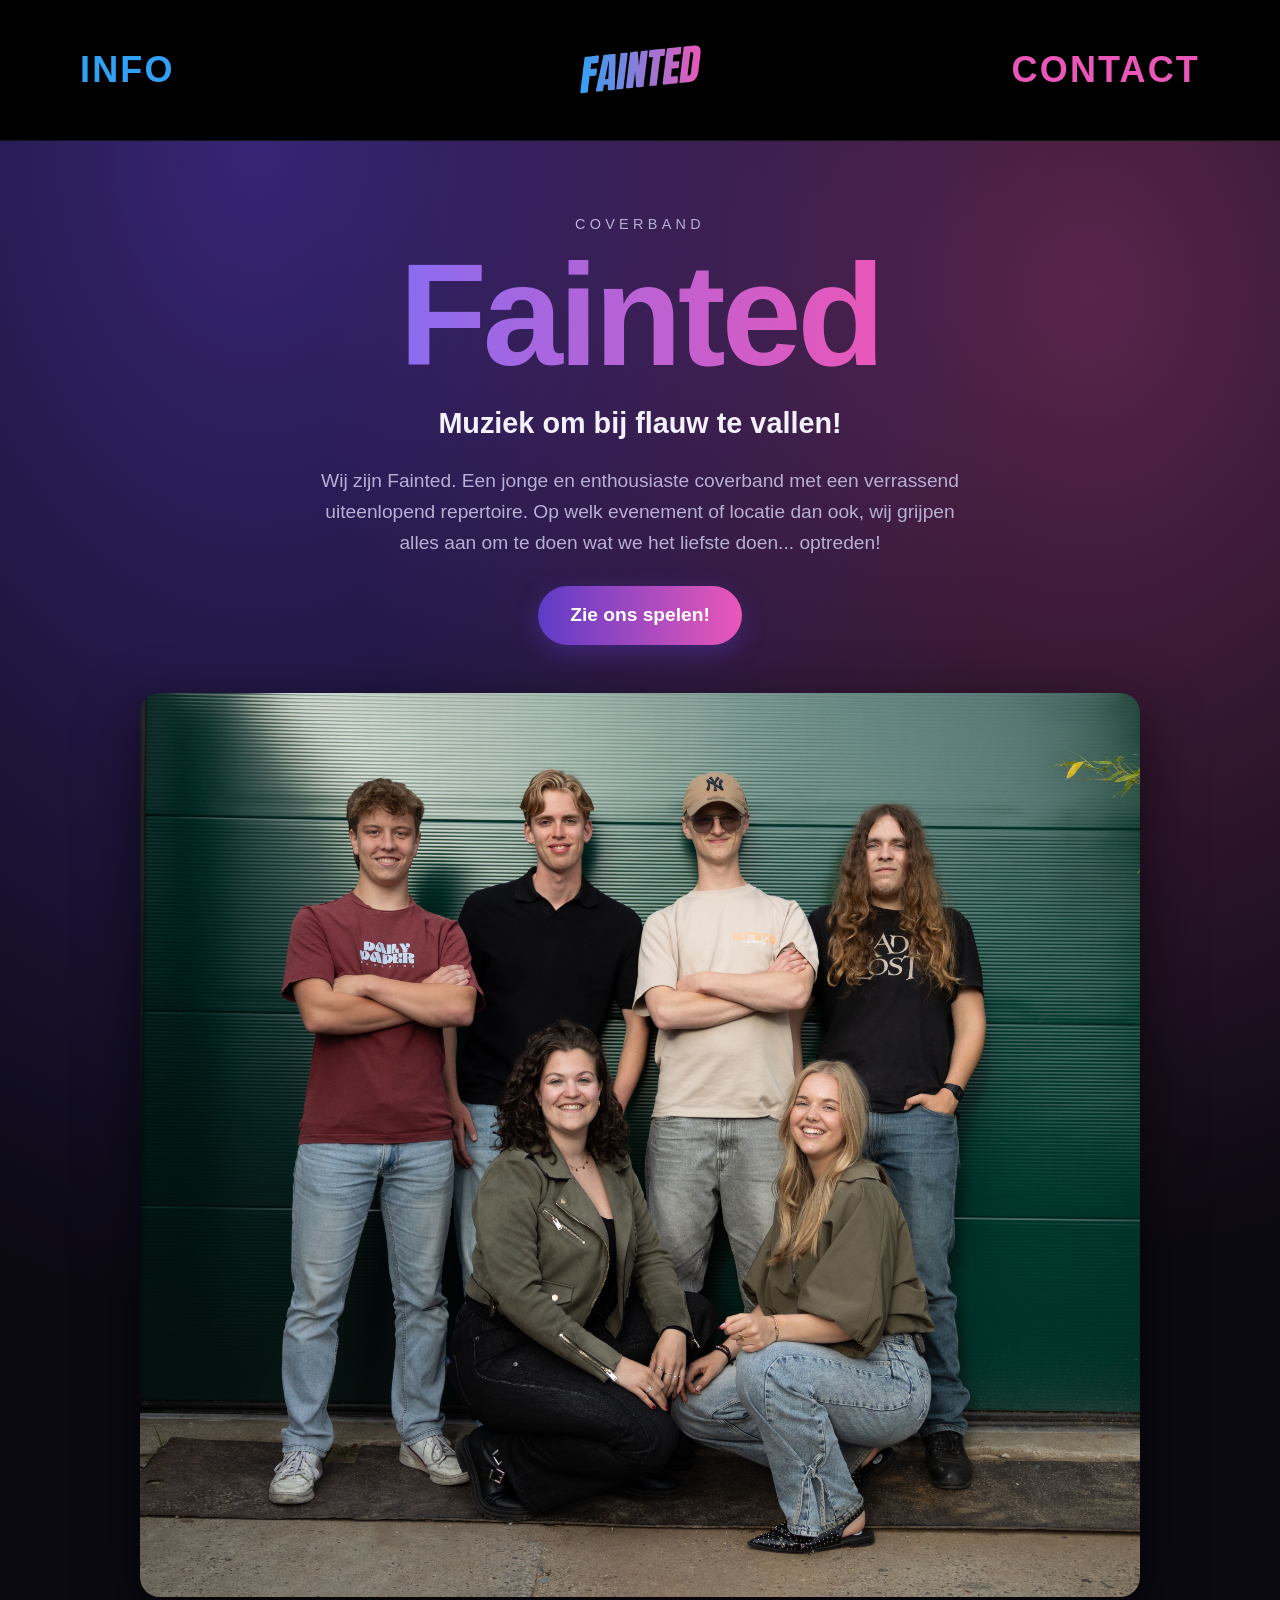
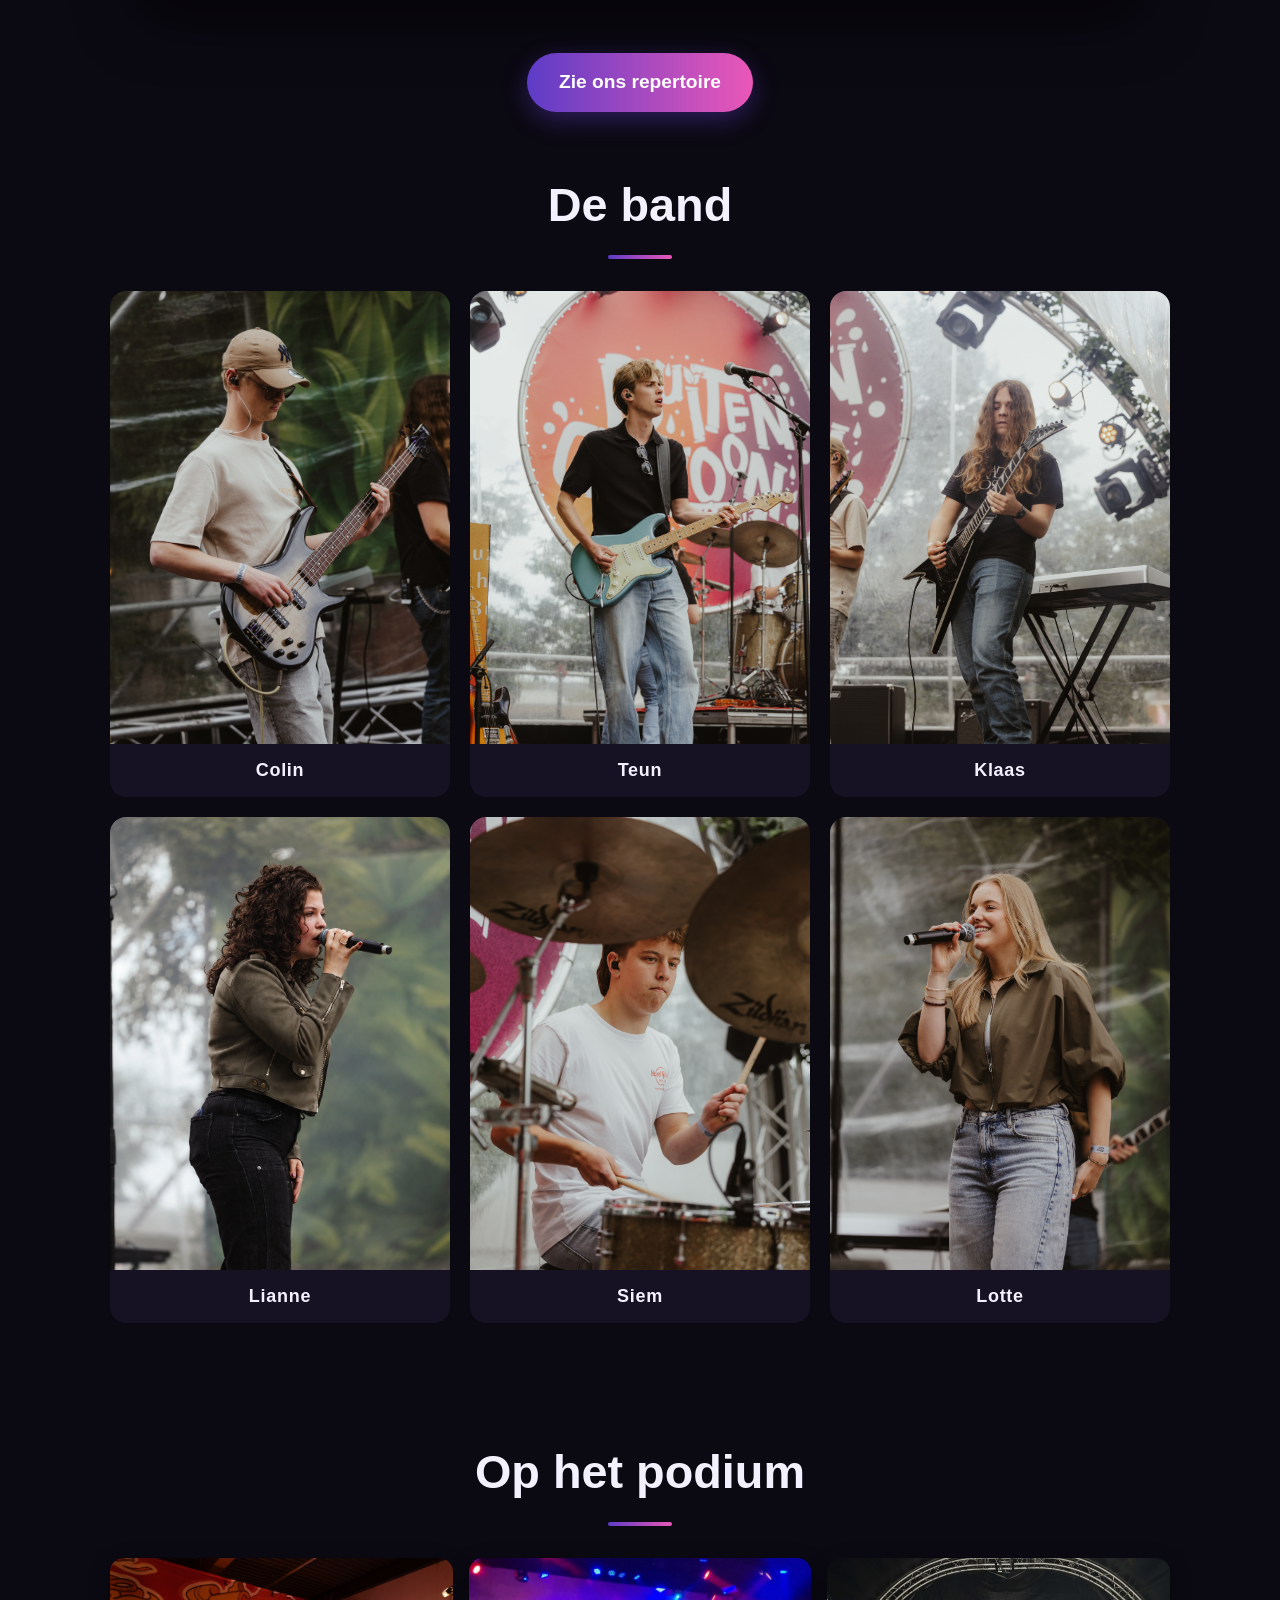
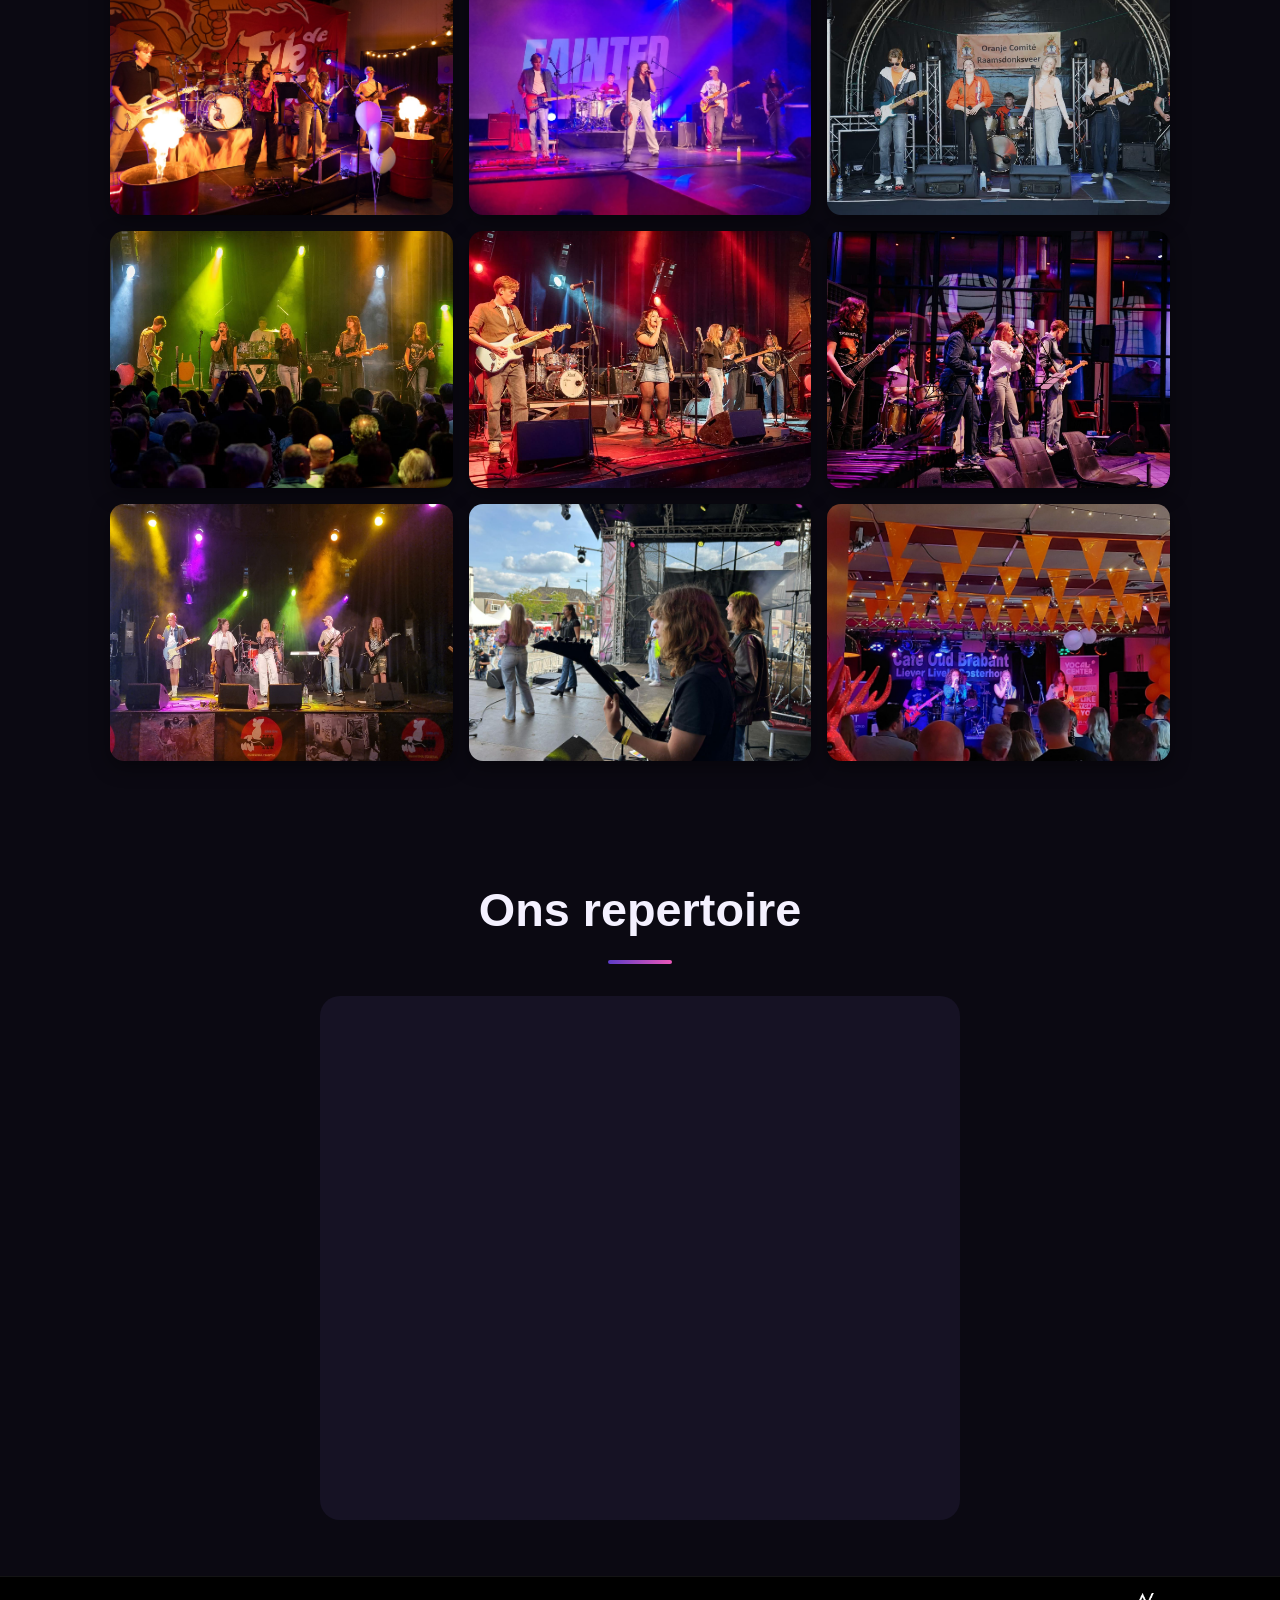
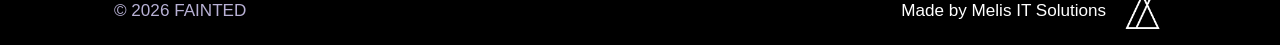
==== commit 60d20034: "deploy: MelisITSolutions/Fainted_The_Band.nl@3c2fe4e8667a2bd68957ec167d432f2fa2b25b58" ====
--- a/index.html
+++ b/index.html
@@ -1 +1 @@
-<!DOCTYPE html><!--qE9rUBER_INWySrGnmtDm--><html lang="en"><head><meta charSet="utf-8"/><meta name="viewport" content="width=device-width, initial-scale=1"/><link rel="preload" as="image" href="/faintedcompleet.jpeg"/><link rel="preload" as="image" href="/Colin.jpeg"/><link rel="preload" as="image" href="/Teun.jpeg"/><link rel="preload" as="image" href="/Klaas.jpeg"/><link rel="preload" as="image" href="/defik.jpeg"/><link rel="preload" as="image" href="/waspik.jpeg"/><link rel="preload" as="image" href="/Lianne.png"/><link rel="preload" as="image" href="/Siem.jpeg"/><link rel="preload" as="image" href="/Lotte.jpeg"/><link rel="preload" as="image" href="/oranje.png"/><link rel="stylesheet" href="/_next/static/css/9dbb9b62edb01f58.css" data-precedence="next"/><link rel="stylesheet" href="/_next/static/css/fb906f3a563230cc.css" data-precedence="next"/><link rel="preload" as="script" fetchPriority="low" href="/_next/static/chunks/webpack-39741ba07940923a.js"/><script src="/_next/static/chunks/4bd1b696-c023c6e3521b1417.js" async=""></script><script src="/_next/static/chunks/255-f9c534389f1b5ee3.js" async=""></script><script src="/_next/static/chunks/main-app-19426cfb38b076a8.js" async=""></script><script src="/_next/static/chunks/619-ba102abea3e3d0e4.js" async=""></script><script src="/_next/static/chunks/app/layout-e2e3c326b5cb4667.js" async=""></script><script src="/_next/static/chunks/app/not-found-de8f08358bef9e35.js" async=""></script><link rel="preload" as="image" href="/lieverlive.png"/><link rel="preload" as="image" href="/kovvernacht.png"/><link rel="preload" as="image" href="/centrale.png"/><link rel="preload" as="image" href="/fort.jpeg"/><link rel="preload" as="image" href="/VeerseDag.png"/><link rel="preload" as="image" href="/OudBrabant.png"/><link rel="preload" as="image" href="/MITS.png"/><title>Fainted</title><meta name="description" content="We&#x27;ll rock till you faint!"/><link rel="icon" href="/favicon.ico" type="image/x-icon" sizes="32x32"/><script src="/_next/static/chunks/polyfills-42372ed130431b0a.js" noModule=""></script></head><body><div hidden=""><!--$--><!--/$--></div><nav class="HeaderBeforeLogin"><div class="left"><a href="/info/">info</a></div><a class="center" href="/"></a><div class="right"><a href="/contact/">contact</a></div></nav><main><div><main><h1>Muziek om bij flauw te vallen!</h1><br/><p>Wij zijn Fainted. Een jonge en enthousiaste coverband met een verrassend uiteenlopend repertoire. <br/> Op welk evenement of locatie dan ook, wij grijpen alles aan om te doen wat we het liefste doen.. optreden!</p><div class="collage collage-3"><div></div><img src="/faintedcompleet.jpeg" alt="Fainted"/><div></div></div><div class="collage collage-3"><img src="/Colin.jpeg"/><img src="/Teun.jpeg"/><img src="/Klaas.jpeg"/></div><div class="collage collage-2"><img src="/defik.jpeg"/><img src="/waspik.jpeg"/></div><div class="collage collage-3"><img src="/Lianne.png"/><img src="/Siem.jpeg"/><img src="/Lotte.jpeg"/></div><div class="collage collage-2"><img src="/oranje.png"/><img src="/lieverlive.png"/></div><div class="collage collage-3"><img src="/kovvernacht.png"/><img src="/centrale.png"/><img src="/fort.jpeg"/></div><div class="collage collage-2"><img src="/VeerseDag.png"/><img src="/OudBrabant.png"/></div><br/><div class="collage collage-1"><iframe src="https://open.spotify.com/embed/playlist/4rbepS8ayrAFcYo7at1e5f" width="100%" height="500" style="max-width:600px;border:none;border-radius:12px;margin:24px auto" allow="encrypted-media"></iframe></div><br/><br/></main></div><!--$--><!--/$--></main><footer><p>© <!-- -->2026<!-- -->  FAINTED<br/></p><div class="footer-right"><p class="footer-credit"> Made by Melis IT Solutions</p><a href="https://melisitsolutions.com" target="_blank" rel="noopener noreferrer"><img src="/MITS.png" alt="Company Logo" class="footer-logo"/></a></div></footer><script src="/_next/static/chunks/webpack-39741ba07940923a.js" id="_R_" async=""></script><script>(self.__next_f=self.__next_f||[]).push([0])</script><script>self.__next_f.push([1,"1:\"$Sreact.fragment\"\n2:I[7999,[\"619\",\"static/chunks/619-ba102abea3e3d0e4.js\",\"177\",\"static/chunks/app/layout-e2e3c326b5cb4667.js\"],\"default\"]\n3:I[9766,[],\"\"]\n4:I[8924,[],\"\"]\n5:I[2619,[\"619\",\"static/chunks/619-ba102abea3e3d0e4.js\",\"345\",\"static/chunks/app/not-found-de8f08358bef9e35.js\"],\"\"]\n6:I[4431,[],\"OutletBoundary\"]\n8:I[5278,[],\"AsyncMetadataOutlet\"]\na:I[4431,[],\"ViewportBoundary\"]\nc:I[4431,[],\"MetadataBoundary\"]\nd:\"$Sreact.suspense\"\nf:I[7150,[],\"\"]\n:HL[\"/_next/static/css/9dbb9b62edb01f58.css\",\"style\"]\n:HL[\"/_next/static/css/fb906f3a563230cc.css\",\"style\"]\n"])</script><script>self.__next_f.push([1,"0:{\"P\":null,\"b\":\"qE9rUBER-INWySrGnmtDm\",\"p\":\"\",\"c\":[\"\",\"\"],\"i\":false,\"f\":[[[\"\",{\"children\":[\"__PAGE__\",{}]},\"$undefined\",\"$undefined\",true],[\"\",[\"$\",\"$1\",\"c\",{\"children\":[[[\"$\",\"link\",\"0\",{\"rel\":\"stylesheet\",\"href\":\"/_next/static/css/9dbb9b62edb01f58.css\",\"precedence\":\"next\",\"crossOrigin\":\"$undefined\",\"nonce\":\"$undefined\"}]],[\"$\",\"html\",null,{\"lang\":\"en\",\"children\":[\"$\",\"body\",null,{\"children\":[[\"$\",\"$L2\",null,{}],[\"$\",\"main\",null,{\"children\":[\"$\",\"$L3\",null,{\"parallelRouterKey\":\"children\",\"error\":\"$undefined\",\"errorStyles\":\"$undefined\",\"errorScripts\":\"$undefined\",\"template\":[\"$\",\"$L4\",null,{}],\"templateStyles\":\"$undefined\",\"templateScripts\":\"$undefined\",\"notFound\":[[\"$\",\"div\",null,{\"className\":\"error-page\",\"children\":[[\"$\",\"h1\",null,{\"children\":\"404\"}],[\"$\",\"h2\",null,{\"children\":\"Oeps, deze pagina bestaat niet.\"}],[\"$\",\"p\",null,{\"children\":\"Deze pagina is net als de saaie momenten van Fainted; hij bestaat niet.\"}],[\"$\",\"$L5\",null,{\"href\":\"/\",\"className\":\"btn\",\"children\":\"- Ga terug -\"}]]}],[]],\"forbidden\":\"$undefined\",\"unauthorized\":\"$undefined\"}]}],[\"$\",\"footer\",null,{\"children\":[[\"$\",\"p\",null,{\"children\":[\"© \",2026,\"  FAINTED\",[\"$\",\"br\",null,{}]]}],[\"$\",\"div\",null,{\"className\":\"footer-right\",\"children\":[[\"$\",\"p\",null,{\"className\":\"footer-credit\",\"children\":\" Made by Melis IT Solutions\"}],[\"$\",\"a\",null,{\"href\":\"https://melisitsolutions.com\",\"target\":\"_blank\",\"rel\":\"noopener noreferrer\",\"children\":[\"$\",\"img\",null,{\"src\":\"/MITS.png\",\"alt\":\"Company Logo\",\"className\":\"footer-logo\"}]}]]}]]}]]}]}]]}],{\"children\":[\"__PAGE__\",[\"$\",\"$1\",\"c\",{\"children\":[[\"$\",\"div\",null,{\"className\":\"$undefined\",\"children\":[\"$\",\"main\",null,{\"className\":\"$undefined\",\"children\":[[\"$\",\"h1\",null,{\"className\":\"$undefined\",\"children\":\"Muziek om bij flauw te vallen!\"}],[\"$\",\"br\",null,{}],[\"$\",\"p\",null,{\"children\":[\"Wij zijn Fainted. Een jonge en enthousiaste coverband met een verrassend uiteenlopend repertoire. \",[\"$\",\"br\",null,{}],\" Op welk evenement of locatie dan ook, wij grijpen alles aan om te doen wat we het liefste doen.. optreden!\"]}],[\"$\",\"div\",null,{\"className\":\"collage collage-3\",\"children\":[[\"$\",\"div\",null,{}],[\"$\",\"img\",null,{\"src\":\"/faintedcompleet.jpeg\",\"alt\":\"Fainted\"}],[\"$\",\"div\",null,{}]]}],[\"$\",\"div\",null,{\"className\":\"collage collage-3\",\"children\":[[\"$\",\"img\",null,{\"src\":\"/Colin.jpeg\"}],[\"$\",\"img\",null,{\"src\":\"/Teun.jpeg\"}],[\"$\",\"img\",null,{\"src\":\"/Klaas.jpeg\"}]]}],[\"$\",\"div\",null,{\"className\":\"collage collage-2\",\"children\":[[\"$\",\"img\",null,{\"src\":\"/defik.jpeg\"}],[\"$\",\"img\",null,{\"src\":\"/waspik.jpeg\"}]]}],[\"$\",\"div\",null,{\"className\":\"collage collage-3\",\"children\":[[\"$\",\"img\",null,{\"src\":\"/Lianne.png\"}],[\"$\",\"img\",null,{\"src\":\"/Siem.jpeg\"}],[\"$\",\"img\",null,{\"src\":\"/Lotte.jpeg\"}]]}],[\"$\",\"div\",null,{\"className\":\"collage collage-2\",\"children\":[[\"$\",\"img\",null,{\"src\":\"/oranje.png\"}],[\"$\",\"img\",null,{\"src\":\"/lieverlive.png\"}]]}],[\"$\",\"div\",null,{\"className\":\"collage collage-3\",\"children\":[[\"$\",\"img\",null,{\"src\":\"/kovvernacht.png\"}],[\"$\",\"img\",null,{\"src\":\"/centrale.png\"}],[\"$\",\"img\",null,{\"src\":\"/fort.jpeg\"}]]}],[\"$\",\"div\",null,{\"className\":\"collage collage-2\",\"children\":[[\"$\",\"img\",null,{\"src\":\"/VeerseDag.png\"}],[\"$\",\"img\",null,{\"src\":\"/OudBrabant.png\"}]]}],[\"$\",\"br\",null,{}],[\"$\",\"div\",null,{\"className\":\"collage collage-1\",\"children\":[\"$\",\"iframe\",null,{\"src\":\"https://open.spotify.com/embed/playlist/4rbepS8ayrAFcYo7at1e5f\",\"width\":\"100%\",\"height\":\"500\",\"style\":{\"maxWidth\":\"600px\",\"border\":\"none\",\"borderRadius\":\"12px\",\"margin\":\"24px auto\"},\"allow\":\"encrypted-media\"}]}],[\"$\",\"br\",null,{}],[\"$\",\"br\",null,{}]]}]}],[[\"$\",\"link\",\"0\",{\"rel\":\"stylesheet\",\"href\":\"/_next/static/css/fb906f3a563230cc.css\",\"precedence\":\"next\",\"crossOrigin\":\"$undefined\",\"nonce\":\"$undefined\"}]],[\"$\",\"$L6\",null,{\"children\":[\"$L7\",[\"$\",\"$L8\",null,{\"promise\":\"$@9\"}]]}]]}],{},null,false]},null,false],[\"$\",\"$1\",\"h\",{\"children\":[null,[[\"$\",\"$La\",null,{\"children\":\"$Lb\"}],null],[\"$\",\"$Lc\",null,{\"children\":[\"$\",\"div\",null,{\"hidden\":true,\"children\":[\"$\",\"$d\",null,{\"fallback\":null,\"children\":\"$Le\"}]}]}]]}],false]],\"m\":\"$undefined\",\"G\":[\"$f\",[]],\"s\":false,\"S\":true}\n"])</script><script>self.__next_f.push([1,"b:[[\"$\",\"meta\",\"0\",{\"charSet\":\"utf-8\"}],[\"$\",\"meta\",\"1\",{\"name\":\"viewport\",\"content\":\"width=device-width, initial-scale=1\"}]]\n7:null\n"])</script><script>self.__next_f.push([1,"10:I[622,[],\"IconMark\"]\n9:{\"metadata\":[[\"$\",\"title\",\"0\",{\"children\":\"Fainted\"}],[\"$\",\"meta\",\"1\",{\"name\":\"description\",\"content\":\"We'll rock till you faint!\"}],[\"$\",\"link\",\"2\",{\"rel\":\"icon\",\"href\":\"/favicon.ico\",\"type\":\"image/x-icon\",\"sizes\":\"32x32\"}],[\"$\",\"$L10\",\"3\",{}]],\"error\":null,\"digest\":\"$undefined\"}\n"])</script><script>self.__next_f.push([1,"e:\"$9:metadata\"\n"])</script></body></html>+<!DOCTYPE html><!--KAjarOCwJ0cHpL0MGWzqm--><html lang="nl"><head><meta charSet="utf-8"/><meta name="viewport" content="width=device-width, initial-scale=1"/><link rel="preload" as="image" href="/faintedcompleet.jpeg"/><link rel="preload" as="image" href="/MITS.png"/><link rel="stylesheet" href="/_next/static/css/62b06203c5a0845a.css" data-precedence="next"/><link rel="stylesheet" href="/_next/static/css/43bbbfb709e34814.css" data-precedence="next"/><link rel="preload" as="script" fetchPriority="low" href="/_next/static/chunks/webpack-97ad7c169a563065.js"/><script src="/_next/static/chunks/4bd1b696-c023c6e3521b1417.js" async=""></script><script src="/_next/static/chunks/255-f9c534389f1b5ee3.js" async=""></script><script src="/_next/static/chunks/main-app-19426cfb38b076a8.js" async=""></script><script src="/_next/static/chunks/619-ba102abea3e3d0e4.js" async=""></script><script src="/_next/static/chunks/app/layout-cc82ec1ce82126c1.js" async=""></script><title>Fainted</title><meta name="description" content="We&#x27;ll rock till you faint!"/><link rel="icon" href="/favicon.ico" type="image/x-icon" sizes="32x32"/><script src="/_next/static/chunks/polyfills-42372ed130431b0a.js" noModule=""></script></head><body><div hidden=""><!--$--><!--/$--></div><header class="site-header"><nav class="site-nav" aria-label="Hoofdmenu"><a class="nav-link nav-info" href="/info/">Info</a><a class="nav-logo" aria-label="Fainted, naar de homepage" href="/"></a><a class="nav-link nav-contact" href="/contact/">Contact</a></nav></header><div class="content"><div class="page_page__ZU32B"><main><section class="page_hero__SKW6o"><p class="page_eyebrow__H9Slr">Coverband</p><h1 class="page_title__3jonF">Fainted</h1><p class="page_subtitle__iAJUg">Muziek om bij flauw te vallen!</p><p class="page_intro__NrUPI">Wij zijn Fainted. Een jonge en enthousiaste coverband met een verrassend uiteenlopend repertoire. Op welk evenement of locatie dan ook, wij grijpen alles aan om te doen wat we het liefste doen... optreden!</p><a class="page_button__vnlhW" href="https://www.youtube.com/@Fainted2023" target="_blank" rel="noopener noreferrer">Zie ons spelen!</a><img class="page_heroImage__Q6NCQ" src="/faintedcompleet.jpeg" alt="Fainted, de complete band"/></section><a class="page_button__vnlhW" href="#repertoire">Zie ons repertoire</a><section class="page_section__61PEw"><h2 class="page_heading__ZPgh_">De band</h2><div class="page_members__TDCxy"><figure class="page_member__GNgV8"><img src="/Colin.jpeg" alt="Colin" loading="lazy"/><figcaption>Colin</figcaption></figure><figure class="page_member__GNgV8"><img src="/Teun.jpeg" alt="Teun" loading="lazy"/><figcaption>Teun</figcaption></figure><figure class="page_member__GNgV8"><img src="/Klaas.jpeg" alt="Klaas" loading="lazy"/><figcaption>Klaas</figcaption></figure><figure class="page_member__GNgV8"><img src="/Lianne.png" alt="Lianne" loading="lazy"/><figcaption>Lianne</figcaption></figure><figure class="page_member__GNgV8"><img src="/Siem.jpeg" alt="Siem" loading="lazy"/><figcaption>Siem</figcaption></figure><figure class="page_member__GNgV8"><img src="/Lotte.jpeg" alt="Lotte" loading="lazy"/><figcaption>Lotte</figcaption></figure></div></section><section class="page_section__61PEw"><h2 class="page_heading__ZPgh_">Op het podium</h2><div class="page_gigs__dyFFW"><img src="/defik.jpeg" alt="Fainted live bij De Fik" loading="lazy"/><img src="/waspik.jpeg" alt="Fainted live in Waspik" loading="lazy"/><img src="/oranje.png" alt="Fainted op een oranje feest" loading="lazy"/><img src="/lieverlive.png" alt="Fainted bij Lieverlive" loading="lazy"/><img src="/kovvernacht.png" alt="Fainted tijdens Kovvernacht" loading="lazy"/><img src="/centrale.png" alt="Fainted bij de Centrale" loading="lazy"/><img src="/fort.jpeg" alt="Fainted op het fort" loading="lazy"/><img src="/VeerseDag.png" alt="Fainted op de Veerse Dag" loading="lazy"/><img src="/OudBrabant.png" alt="Fainted bij Oud Brabant" loading="lazy"/></div></section><section id="repertoire" class="page_section__61PEw"><h2 class="page_heading__ZPgh_">Ons repertoire</h2><div class="page_spotify__d4fUL"><iframe src="https://open.spotify.com/embed/playlist/4rbepS8ayrAFcYo7at1e5f" width="100%" height="500" allow="encrypted-media" loading="lazy" title="Fainted playlist op Spotify"></iframe></div></section></main></div><!--$--><!--/$--></div><footer><div class="footer-inner"><p class="footer-copy">© <!-- -->2026<!-- --> FAINTED</p><div class="footer-right"><p class="footer-credit">Made by Melis IT Solutions</p><a class="footer-link" href="https://melisitsolutions.com" target="_blank" rel="noopener noreferrer"><img src="/MITS.png" alt="Melis IT Solutions logo" class="footer-logo"/></a></div></div></footer><script src="/_next/static/chunks/webpack-97ad7c169a563065.js" id="_R_" async=""></script><script>(self.__next_f=self.__next_f||[]).push([0])</script><script>self.__next_f.push([1,"1:\"$Sreact.fragment\"\n2:I[2619,[\"619\",\"static/chunks/619-ba102abea3e3d0e4.js\",\"177\",\"static/chunks/app/layout-cc82ec1ce82126c1.js\"],\"\"]\n3:I[9766,[],\"\"]\n4:I[8924,[],\"\"]\n10:I[7150,[],\"\"]\n:HL[\"/_next/static/css/62b06203c5a0845a.css\",\"style\"]\n:HL[\"/_next/static/css/43bbbfb709e34814.css\",\"style\"]\n"])</script><script>self.__next_f.push([1,"0:{\"P\":null,\"b\":\"KAjarOCwJ0cHpL0MGWzqm\",\"p\":\"\",\"c\":[\"\",\"\"],\"i\":false,\"f\":[[[\"\",{\"children\":[\"__PAGE__\",{}]},\"$undefined\",\"$undefined\",true],[\"\",[\"$\",\"$1\",\"c\",{\"children\":[[[\"$\",\"link\",\"0\",{\"rel\":\"stylesheet\",\"href\":\"/_next/static/css/62b06203c5a0845a.css\",\"precedence\":\"next\",\"crossOrigin\":\"$undefined\",\"nonce\":\"$undefined\"}]],[\"$\",\"html\",null,{\"lang\":\"nl\",\"children\":[\"$\",\"body\",null,{\"children\":[[\"$\",\"header\",null,{\"className\":\"site-header\",\"children\":[\"$\",\"nav\",null,{\"className\":\"site-nav\",\"aria-label\":\"Hoofdmenu\",\"children\":[[\"$\",\"$L2\",null,{\"href\":\"/info\",\"className\":\"nav-link nav-info\",\"children\":\"Info\"}],[\"$\",\"$L2\",null,{\"href\":\"/\",\"className\":\"nav-logo\",\"aria-label\":\"Fainted, naar de homepage\"}],[\"$\",\"$L2\",null,{\"href\":\"/contact\",\"className\":\"nav-link nav-contact\",\"children\":\"Contact\"}]]}]}],[\"$\",\"div\",null,{\"className\":\"content\",\"children\":[\"$\",\"$L3\",null,{\"parallelRouterKey\":\"children\",\"error\":\"$undefined\",\"errorStyles\":\"$undefined\",\"errorScripts\":\"$undefined\",\"template\":[\"$\",\"$L4\",null,{}],\"templateStyles\":\"$undefined\",\"templateScripts\":\"$undefined\",\"notFound\":[[\"$\",\"div\",null,{\"className\":\"error-page\",\"children\":[[\"$\",\"h1\",null,{\"children\":\"404\"}],[\"$\",\"h2\",null,{\"children\":\"Oeps, deze pagina bestaat niet.\"}],[\"$\",\"p\",null,{\"children\":\"Deze pagina is net als de saaie momenten van Fainted; hij bestaat niet.\"}],[\"$\",\"$L2\",null,{\"href\":\"/\",\"className\":\"btn\",\"children\":\"- Ga terug -\"}]]}],[]],\"forbidden\":\"$undefined\",\"unauthorized\":\"$undefined\"}]}],[\"$\",\"footer\",null,{\"children\":[\"$\",\"div\",null,{\"className\":\"footer-inner\",\"children\":[[\"$\",\"p\",null,{\"className\":\"footer-copy\",\"children\":[\"© \",2026,\" FAINTED\"]}],[\"$\",\"div\",null,{\"className\":\"footer-right\",\"children\":[[\"$\",\"p\",null,{\"className\":\"footer-credit\",\"children\":\"Made by Melis IT Solutions\"}],[\"$\",\"a\",null,{\"className\":\"footer-link\",\"href\":\"https://melisitsolutions.com\",\"target\":\"_blank\",\"rel\":\"noopener noreferrer\",\"children\":[\"$\",\"img\",null,{\"src\":\"/MITS.png\",\"alt\":\"Melis IT Solutions logo\",\"className\":\"footer-logo\"}]}]]}]]}]}]]}]}]]}],{\"children\":[\"__PAGE__\",[\"$\",\"$1\",\"c\",{\"children\":[[\"$\",\"div\",null,{\"className\":\"page_page__ZU32B\",\"children\":[\"$\",\"main\",null,{\"children\":[[\"$\",\"section\",null,{\"className\":\"page_hero__SKW6o\",\"children\":[[\"$\",\"p\",null,{\"className\":\"page_eyebrow__H9Slr\",\"children\":\"Coverband\"}],[\"$\",\"h1\",null,{\"className\":\"page_title__3jonF\",\"children\":\"Fainted\"}],[\"$\",\"p\",null,{\"className\":\"page_subtitle__iAJUg\",\"children\":\"Muziek om bij flauw te vallen!\"}],[\"$\",\"p\",null,{\"className\":\"page_intro__NrUPI\",\"children\":\"Wij zijn Fainted. Een jonge en enthousiaste coverband met een verrassend uiteenlopend repertoire. Op welk evenement of locatie dan ook, wij grijpen alles aan om te doen wat we het liefste doen... optreden!\"}],[\"$\",\"a\",null,{\"className\":\"page_button__vnlhW\",\"href\":\"https://www.youtube.com/@Fainted2023\",\"target\":\"_blank\",\"rel\":\"noopener noreferrer\",\"children\":\"Zie ons spelen!\"}],[\"$\",\"img\",null,{\"className\":\"page_heroImage__Q6NCQ\",\"src\":\"/faintedcompleet.jpeg\",\"alt\":\"Fainted, de complete band\"}]]}],[\"$\",\"a\",null,{\"className\":\"page_button__vnlhW\",\"href\":\"#repertoire\",\"children\":\"Zie ons repertoire\"}],[\"$\",\"section\",null,{\"className\":\"page_section__61PEw\",\"children\":[[\"$\",\"h2\",null,{\"className\":\"page_heading__ZPgh_\",\"children\":\"De band\"}],[\"$\",\"div\",null,{\"className\":\"page_members__TDCxy\",\"children\":[[\"$\",\"figure\",\"Colin\",{\"className\":\"page_member__GNgV8\",\"children\":[[\"$\",\"img\",null,{\"src\":\"/Colin.jpeg\",\"alt\":\"Colin\",\"loading\":\"lazy\"}],[\"$\",\"figcaption\",null,{\"children\":\"Colin\"}]]}],[\"$\",\"figure\",\"Teun\",{\"className\":\"page_member__GNgV8\",\"children\":[[\"$\",\"img\",null,{\"src\":\"/Teun.jpeg\",\"alt\":\"Teun\",\"loading\":\"lazy\"}],[\"$\",\"figcaption\",null,{\"children\":\"Teun\"}]]}],[\"$\",\"figure\",\"Klaas\",{\"className\":\"page_member__GNgV8\",\"children\":[[\"$\",\"img\",null,{\"src\":\"/Klaas.jpeg\",\"alt\":\"Klaas\",\"loading\":\"lazy\"}],[\"$\",\"figcaption\",null,{\"children\":\"Klaas\"}]]}],[\"$\",\"figure\",\"Lianne\",{\"className\":\"page_member__GNgV8\",\"children\":[[\"$\",\"img\",null,{\"src\":\"/Lianne.png\",\"alt\":\"Lianne\",\"loading\":\"lazy\"}],[\"$\",\"figcaption\",null,{\"children\":\"Lianne\"}]]}],[\"$\",\"figure\",\"Siem\",{\"className\":\"page_member__GNgV8\",\"children\":[[\"$\",\"img\",null,{\"src\":\"/Siem.jpeg\",\"alt\":\"Siem\",\"loading\":\"lazy\"}],[\"$\",\"figcaption\",null,{\"children\":\"Siem\"}]]}],[\"$\",\"figure\",\"Lotte\",{\"className\":\"page_member__GNgV8\",\"children\":[[\"$\",\"img\",null,{\"src\":\"/Lotte.jpeg\",\"alt\":\"Lotte\",\"loading\":\"lazy\"}],[\"$\",\"figcaption\",null,{\"children\":\"Lotte\"}]]}]]}]]}],[\"$\",\"section\",null,{\"className\":\"page_section__61PEw\",\"children\":[[\"$\",\"h2\",null,{\"className\":\"page_heading__ZPgh_\",\"children\":\"Op het podium\"}],[\"$\",\"div\",null,{\"className\":\"page_gigs__dyFFW\",\"children\":[[\"$\",\"img\",\"/defik.jpeg\",{\"src\":\"/defik.jpeg\",\"alt\":\"Fainted live bij De Fik\",\"loading\":\"lazy\"}],[\"$\",\"img\",\"/waspik.jpeg\",{\"src\":\"/waspik.jpeg\",\"alt\":\"Fainted live in Waspik\",\"loading\":\"lazy\"}],\"$L5\",\"$L6\",\"$L7\",\"$L8\",\"$L9\",\"$La\",\"$Lb\"]}]]}],\"$Lc\"]}]}],[\"$Ld\"],\"$Le\"]}],{},null,false]},null,false],\"$Lf\",false]],\"m\":\"$undefined\",\"G\":[\"$10\",[]],\"s\":false,\"S\":true}\n"])</script><script>self.__next_f.push([1,"11:I[4431,[],\"OutletBoundary\"]\n13:I[5278,[],\"AsyncMetadataOutlet\"]\n15:I[4431,[],\"ViewportBoundary\"]\n17:I[4431,[],\"MetadataBoundary\"]\n18:\"$Sreact.suspense\"\n5:[\"$\",\"img\",\"/oranje.png\",{\"src\":\"/oranje.png\",\"alt\":\"Fainted op een oranje feest\",\"loading\":\"lazy\"}]\n6:[\"$\",\"img\",\"/lieverlive.png\",{\"src\":\"/lieverlive.png\",\"alt\":\"Fainted bij Lieverlive\",\"loading\":\"lazy\"}]\n7:[\"$\",\"img\",\"/kovvernacht.png\",{\"src\":\"/kovvernacht.png\",\"alt\":\"Fainted tijdens Kovvernacht\",\"loading\":\"lazy\"}]\n8:[\"$\",\"img\",\"/centrale.png\",{\"src\":\"/centrale.png\",\"alt\":\"Fainted bij de Centrale\",\"loading\":\"lazy\"}]\n9:[\"$\",\"img\",\"/fort.jpeg\",{\"src\":\"/fort.jpeg\",\"alt\":\"Fainted op het fort\",\"loading\":\"lazy\"}]\na:[\"$\",\"img\",\"/VeerseDag.png\",{\"src\":\"/VeerseDag.png\",\"alt\":\"Fainted op de Veerse Dag\",\"loading\":\"lazy\"}]\nb:[\"$\",\"img\",\"/OudBrabant.png\",{\"src\":\"/OudBrabant.png\",\"alt\":\"Fainted bij Oud Brabant\",\"loading\":\"lazy\"}]\nc:[\"$\",\"section\",null,{\"id\":\"repertoire\",\"className\":\"page_section__61PEw\",\"children\":[[\"$\",\"h2\",null,{\"className\":\"page_heading__ZPgh_\",\"children\":\"Ons repertoire\"}],[\"$\",\"div\",null,{\"className\":\"page_spotify__d4fUL\",\"children\":[\"$\",\"iframe\",null,{\"src\":\"https://open.spotify.com/embed/playlist/4rbepS8ayrAFcYo7at1e5f\",\"width\":\"100%\",\"height\":\"500\",\"allow\":\"encrypted-media\",\"loading\":\"lazy\",\"title\":\"Fainted playlist op Spotify\"}]}]]}]\nd:[\"$\",\"link\",\"0\",{\"rel\":\"stylesheet\",\"href\":\"/_next/static/css/43bbbfb709e34814.css\",\"precedence\":\"next\",\"crossOrigin\":\"$undefined\",\"nonce\":\"$undefined\"}]\ne:[\"$\",\"$L11\",null,{\"children\":[\"$L12\",[\"$\",\"$L13\",null,{\"promise\":\"$@14\"}]]}]\nf:[\"$\",\"$1\",\"h\",{\"children\":[null,[[\"$\",\"$L15\",null,{\"children\":\"$L16\"}],null],[\"$\",\"$L17\",null,{\"children\":[\"$\",\"div\",null,{\"hidden\":true,\"children\":[\"$\",\"$18\",null,{\"fallback\":null,\"children\":\"$L19\"}]}]}]]}]\n"])</script><script>self.__next_f.push([1,"16:[[\"$\",\"meta\",\"0\",{\"charSet\":\"utf-8\"}],[\"$\",\"meta\",\"1\",{\"name\":\"viewport\",\"content\":\"width=device-width, initial-scale=1\"}]]\n12:null\n"])</script><script>self.__next_f.push([1,"1a:I[622,[],\"IconMark\"]\n14:{\"metadata\":[[\"$\",\"title\",\"0\",{\"children\":\"Fainted\"}],[\"$\",\"meta\",\"1\",{\"name\":\"description\",\"content\":\"We'll rock till you faint!\"}],[\"$\",\"link\",\"2\",{\"rel\":\"icon\",\"href\":\"/favicon.ico\",\"type\":\"image/x-icon\",\"sizes\":\"32x32\"}],[\"$\",\"$L1a\",\"3\",{}]],\"error\":null,\"digest\":\"$undefined\"}\n"])</script><script>self.__next_f.push([1,"19:\"$14:metadata\"\n"])</script></body></html>
--- a/_next/static/css/62b06203c5a0845a.css
+++ b/_next/static/css/62b06203c5a0845a.css
@@ -0,0 +1 @@
+:root{--bg:#0b0912;--surface:#161224;--text:#f4f1ff;--muted:#b7b0d4;--purple:#5d3cc7;--pink:#ea57b8}*{box-sizing:border-box}body,html{margin:0;padding:0;width:100%;max-width:100%;overflow-x:hidden;min-height:100%;display:flex;flex-direction:column;background:var(--bg);color:var(--text);font-family:-apple-system,BlinkMacSystemFont,Segoe UI,Roboto,Oxygen,Ubuntu,Cantarell,Fira Sans,Droid Sans,Helvetica Neue,sans-serif;line-height:1.6;font-size:18px;text-align:center;scroll-behavior:smooth}html{display:block;height:100%}body{min-height:100vh;min-height:100dvh}.content,main{flex:1 1;min-width:0}img{max-width:100%;display:block}a,p{font-size:clamp(16px,1.5vw,20px)}p{margin:1rem 0}a{color:#a28cf5;text-decoration:none}a:hover{text-decoration:underline;color:var(--pink)}h1,h2{text-align:center}footer{width:100%;margin-top:auto;background:#000;border-top:1px solid rgba(255,255,255,.08)}.footer-inner{display:flex;flex-wrap:wrap;align-items:center;justify-content:space-between;gap:12px 24px;max-width:1100px;margin:0 auto;padding:16px 24px}footer p{margin:0;font-size:.95rem;text-align:left;color:#fff}.footer-copy{color:var(--muted)}.footer-right{display:flex;align-items:center;gap:12px}.footer-link{display:flex}.footer-logo{height:36px;width:auto;max-width:none;flex-shrink:0;object-fit:contain;transition:all .3s ease}.footer-logo:hover{content:url(/MITS_Fainted.png)}@media (max-width:600px){.footer-inner{flex-direction:column}.footer-inner,footer p{text-align:center}}.site-header{width:100%;background:#000;border-bottom:1px solid rgba(255,255,255,.08)}.site-nav{display:grid;grid-template-columns:1fr auto 1fr;grid-template-areas:"info logo contact";align-items:center;max-width:1200px;margin:0 auto;padding:10px 16px;min-height:96px}.site-header .nav-link{display:inline-flex;align-items:center;justify-content:center;min-height:48px;padding:0 clamp(12px,2vw,24px);border-radius:999px;font-size:clamp(1.15rem,1rem + 1.5vw,2rem);font-weight:700;letter-spacing:.06em;text-transform:uppercase;text-decoration:none;transition:color .2s ease,background .2s ease}.site-header .nav-info{grid-area:info;justify-self:start;color:#31a1f5}.site-header .nav-contact{grid-area:contact;justify-self:end;color:#ea57b8}.site-header .nav-logo{grid-area:logo;justify-self:center;display:block;width:clamp(150px,26vw,300px);aspect-ratio:5/2;background:url(/_next/static/media/Fainted_color.bb77c183.svg) 50%/contain no-repeat}@media (hover:hover) and (pointer:fine){.site-header .nav-link:hover{color:#fff;background:rgba(255,255,255,.1);text-decoration:none}.site-header .nav-logo:hover{background-image:url(/_next/static/media/Fainted_white.f99bf925.svg)}}.site-header a:focus-visible{outline:2px solid #fff;outline-offset:3px}@media (max-width:560px){.site-nav{grid-template-columns:1fr 1fr;grid-template-areas:"logo logo" "info contact";gap:8px;padding:14px 12px;min-height:0}.site-header .nav-logo{width:min(60vw,240px)}.site-header .nav-link{justify-self:stretch;min-height:52px;font-size:1.25rem;background:rgba(255,255,255,.07)}.site-header .nav-link:active{background:rgba(255,255,255,.16)}}
--- a/_next/static/css/43bbbfb709e34814.css
+++ b/_next/static/css/43bbbfb709e34814.css
@@ -0,0 +1 @@
+.page_page__ZU32B{min-height:100svh}.page_hero__SKW6o{display:flex;flex-direction:column;align-items:center;padding:72px 20px 56px;background:radial-gradient(ellipse at 20% 0,rgba(93,60,199,.55),transparent 55%),radial-gradient(ellipse at 85% 10%,rgba(234,87,184,.35),transparent 50%)}.page_eyebrow__H9Slr{margin:0;text-transform:uppercase;letter-spacing:.3em;font-size:.8rem;color:var(--muted)}.page_title__3jonF{margin:8px 0 0;font-size:clamp(3.5rem,12vw,8rem);line-height:1;font-weight:900;letter-spacing:-.03em;background:linear-gradient(90deg,#8b6cf0,#ea57b8);-webkit-background-clip:text;background-clip:text;color:transparent}.page_subtitle__iAJUg{margin:12px 0 0;font-size:clamp(1.1rem,3vw,1.6rem);font-weight:600;color:var(--text)}.page_intro__NrUPI{max-width:640px;margin:20px auto 28px;color:var(--muted)}.page_button__vnlhW{display:inline-block;padding:14px 32px;border-radius:999px;background:linear-gradient(90deg,var(--purple),var(--pink));color:#fff;font-weight:700;transition:transform .2s ease,box-shadow .2s ease;box-shadow:0 8px 24px rgba(93,60,199,.4)}.page_button__vnlhW:hover{color:#fff;text-decoration:none;transform:translateY(-2px);box-shadow:0 12px 30px rgba(234,87,184,.45)}.page_heroImage__Q6NCQ{margin-top:48px;width:100%;max-width:1000px;border-radius:20px;box-shadow:0 20px 60px rgba(0,0,0,.6)}.page_section__61PEw{max-width:1100px;margin:0 auto;padding:56px 20px}.page_heading__ZPgh_{margin:0 0 32px;font-size:clamp(1.8rem,5vw,2.6rem);color:var(--text)}.page_heading__ZPgh_:after{content:"";display:block;width:64px;height:4px;margin:12px auto 0;border-radius:4px;background:linear-gradient(90deg,var(--purple),var(--pink))}.page_members__TDCxy{display:grid;grid-template-columns:repeat(3,1fr);grid-gap:20px;gap:20px}.page_member__GNgV8{margin:0;overflow:hidden;border-radius:16px;background:var(--surface)}.page_member__GNgV8 img{width:100%;aspect-ratio:3/4;object-fit:cover;object-position:top;transition:transform .4s ease}.page_member__GNgV8:hover img{transform:scale(1.04)}.page_member__GNgV8 figcaption{padding:12px;font-weight:700;letter-spacing:.04em}.page_gigs__dyFFW{display:grid;grid-template-columns:repeat(3,1fr);grid-gap:16px;gap:16px}.page_gigs__dyFFW img{width:100%;aspect-ratio:4/3;object-fit:cover;object-position:top;border-radius:14px;box-shadow:0 6px 20px rgba(0,0,0,.4);transition:transform .3s ease}.page_gigs__dyFFW img:hover{transform:translateY(-4px)}.page_spotify__d4fUL{max-width:640px;margin:0 auto;padding:12px;border-radius:20px;background:var(--surface)}.page_spotify__d4fUL iframe{display:block;border:none;border-radius:12px}@media (max-width:768px){.page_gigs__dyFFW,.page_members__TDCxy{grid-template-columns:repeat(2,1fr)}.page_hero__SKW6o{padding-top:48px}}@media (max-width:480px){.page_gigs__dyFFW,.page_members__TDCxy{grid-template-columns:1fr}}
